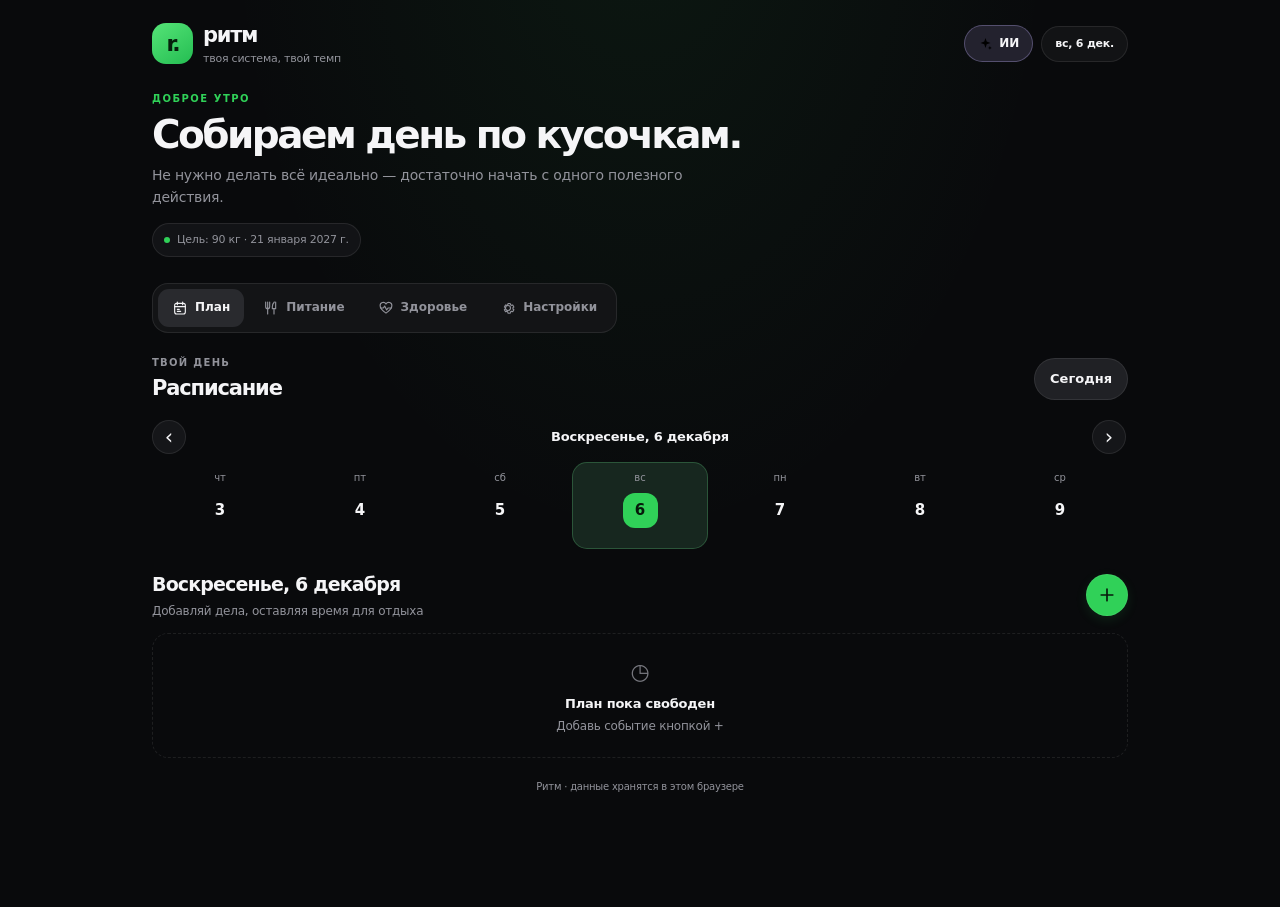
==== index.html @ 4580b1c4 "Update index.html" ====
<!doctype html>
<html lang="ru">
<head>
<meta charset="utf-8">
<meta name="viewport" content="width=device-width, initial-scale=1, viewport-fit=cover">
<meta name="theme-color" content="#090a0c">
<meta name="apple-mobile-web-app-capable" content="yes">
<meta name="apple-mobile-web-app-status-bar-style" content="black-translucent">
<meta name="apple-mobile-web-app-title" content="Ритм">
<meta name="description" content="Личный трекер распорядка дня, питания и здоровья.">
<title>Ритм — твоя система</title>
<style>
:root{color-scheme:dark;--bg:#090a0c;--surface:#151619;--surface-2:#202125;--surface-3:#292a2e;--line:rgba(255,255,255,.085);--text:#f5f5f7;--muted:#92939b;--accent:#30d158;--purple:#b5a0ff;--blue:#63a5ff;--orange:#f4b45f;--teal:#54d5cf;--red:#ff6961;--shadow:0 12px 30px rgba(0,0,0,.16);--r:21px;--dock-h:78px}
[data-theme="light"]{color-scheme:light;--bg:#f3f4f6;--surface:rgba(255,255,255,.9);--surface-2:#f0f1f4;--surface-3:#e7e9ee;--line:rgba(20,23,28,.09);--text:#17181b;--muted:#777a83;--accent:#28a745;--purple:#7557d8;--blue:#2675d8;--orange:#b7771d;--teal:#168a84;--red:#c93e3e;--shadow:0 10px 30px rgba(25,30,40,.055)}
*{box-sizing:border-box}html{min-height:100%;background:var(--bg);scroll-behavior:smooth;-webkit-text-size-adjust:100%}body{margin:0;min-height:100vh;background:radial-gradient(ellipse at 50% -15%,color-mix(in srgb,var(--accent) 7%,transparent),transparent 46%),var(--bg);color:var(--text);font:15px/1.45 -apple-system,BlinkMacSystemFont,"SF Pro Display","SF Pro Text",Inter,system-ui,sans-serif;letter-spacing:-.015em;-webkit-font-smoothing:antialiased}button,input,select,textarea{font:inherit}button{cursor:pointer;-webkit-tap-highlight-color:transparent}button:focus-visible,input:focus-visible,select:focus-visible,textarea:focus-visible{outline:2px solid var(--purple);outline-offset:2px}button:disabled{opacity:.48;cursor:not-allowed}.hidden{display:none!important}.app{width:min(100%,1020px);margin:0 auto;padding: max(20px,env(safe-area-inset-top)) 22px calc(112px + env(safe-area-inset-bottom))}.topbar{display:flex;align-items:center;justify-content:space-between;gap:12px;margin-bottom:26px}.brand{display:flex;align-items:center;gap:10px;min-width:0}.logo{display:grid;place-items:center;width:41px;height:41px;border-radius:14px;background:linear-gradient(145deg,#55e477,#24bd52);color:#06210c;font-size:22px;font-weight:900;letter-spacing:-.09em;flex:none}.brand-name{font-size:21px;font-weight:790;letter-spacing:-.06em}.brand-sub{font-size:11px;color:var(--muted);margin-top:1px}.top-actions{display:flex;align-items:center;gap:8px}.date-chip,.icon-btn{border:1px solid var(--line);background:color-mix(in srgb,var(--surface) 84%,transparent);color:var(--text);backdrop-filter:blur(18px);-webkit-backdrop-filter:blur(18px)}.date-chip{padding:9px 13px;border-radius:999px;font-size:11px;font-weight:700}.icon-btn{width:40px;height:40px;display:grid;place-items:center;border-radius:50%;padding:0}.icon-btn svg{width:19px;height:19px;stroke:currentColor;fill:none;stroke-width:1.8;stroke-linecap:round;stroke-linejoin:round}.ai-launch{display:flex;align-items:center;gap:6px;border:1px solid color-mix(in srgb,var(--purple) 24%,var(--line));background:color-mix(in srgb,var(--purple) 9%,var(--surface));color:var(--text);border-radius:999px;padding:9px 13px;font-size:12px;font-weight:750}.ai-launch svg{width:15px;height:15px;color:var(--purple)}.greeting{margin:0 0 26px}.eyebrow{font-size:10px;letter-spacing:.15em;color:var(--accent);font-weight:800}.greeting h1{font-size:clamp(29px,5vw,39px);letter-spacing:-.065em;line-height:1.05;margin:8px 0 9px;font-weight:790}.greeting p{margin:0;max-width:600px;color:var(--muted);font-size:14px;line-height:1.55}.goal-pill{display:inline-flex;gap:7px;align-items:center;margin-top:15px;border:1px solid var(--line);background:color-mix(in srgb,var(--surface) 85%,transparent);border-radius:999px;padding:8px 11px;color:var(--muted);font-size:11px}.goal-pill i{display:block;width:6px;height:6px;border-radius:50%;background:var(--accent)}.page{display:none;animation:page-in .22s ease}.page.active{display:block}@keyframes page-in{from{opacity:.65;transform:translateY(4px)}to{opacity:1;transform:none}}.section-heading{display:flex;align-items:center;justify-content:space-between;gap:12px;margin:22px 0 13px}.section-heading:first-child{margin-top:0}.section-heading h2{margin:0;font-size:19px;letter-spacing:-.045em;font-weight:770}.section-heading p{margin:4px 0 0;color:var(--muted);font-size:12px}.eyebrow-note{font-size:10px;text-transform:uppercase;letter-spacing:.13em;font-weight:800;color:var(--muted)}.btn{border:0;min-height:42px;padding:10px 15px;border-radius:999px;background:var(--accent);color:#07190b;font-size:13px;font-weight:780;display:inline-flex;align-items:center;justify-content:center;gap:7px;transition:transform .15s ease,filter .15s ease}.btn:active,.icon-btn:active,.add-btn:active{transform:scale(.97)}[data-theme="light"] .btn{color:#fff}.btn.secondary{background:var(--surface-2);color:var(--text);border:1px solid var(--line);box-shadow:none}.btn.ghost{background:transparent;color:var(--text);border:1px solid var(--line);box-shadow:none}.btn.danger{background:color-mix(in srgb,var(--red) 9%,var(--surface));color:var(--red);border:1px solid color-mix(in srgb,var(--red) 20%,var(--line));box-shadow:none}.add-btn{height:42px;width:42px;min-width:42px;border-radius:50%;padding:0;display:grid;place-items:center;border:1px solid color-mix(in srgb,var(--accent) 24%,var(--line));background:var(--accent);color:#07190b;box-shadow:0 4px 12px color-mix(in srgb,var(--accent) 12%,transparent)}.add-btn svg{width:20px;height:20px;stroke:currentColor;stroke-width:2;fill:none;stroke-linecap:round}.nav-tabs{display:flex;gap:5px;width:max-content;max-width:100%;padding:5px;margin-bottom:23px;border:1px solid var(--line);border-radius:16px;background:color-mix(in srgb,var(--surface) 88%,transparent)}.nav-tabs button{border:0;background:transparent;color:var(--muted);border-radius:11px;padding:10px 14px;display:flex;align-items:center;gap:7px;font-size:12px;font-weight:750;white-space:nowrap}.nav-tabs button svg{width:16px;height:16px;fill:none;stroke:currentColor;stroke-width:1.7;stroke-linecap:round;stroke-linejoin:round}.nav-tabs button.active{background:var(--surface-3);color:var(--text)}.mobile-nav{display:none}.widget-grid{display:grid;grid-template-columns:repeat(4,minmax(0,1fr));gap:10px}.widget{min-width:0;min-height:128px;aspect-ratio:1.05/1;padding:15px;border:1px solid var(--line);border-radius:20px;background:linear-gradient(150deg,color-mix(in srgb,var(--surface) 96%,white 4%),var(--surface));box-shadow:var(--shadow);display:flex;flex-direction:column;justify-content:space-between}.widget-top{display:flex;align-items:center;justify-content:space-between;gap:5px}.widget-label{font-size:11px;font-weight:650;color:var(--muted);line-height:1.25}.widget-icon{width:30px;height:30px;display:grid;place-items:center;flex:none;border-radius:10px;background:color-mix(in srgb,var(--widget-color,var(--accent)) 12%,var(--surface-2));color:var(--widget-color,var(--accent))}.widget-icon svg{width:17px;height:17px;stroke:currentColor;fill:none;stroke-width:1.75;stroke-linecap:round;stroke-linejoin:round}.widget-value{font-size:clamp(20px,2.7vw,29px);font-weight:790;letter-spacing:-.065em;line-height:1.1;overflow-wrap:anywhere}.widget-value small{font-size:11px;letter-spacing:0;color:var(--muted);font-weight:650}.widget-note{font-size:10px;color:var(--muted);line-height:1.35;margin-top:6px;overflow-wrap:anywhere}.widget .mini-progress{margin-top:9px}.mini-progress,.progress{height:5px;border-radius:99px;background:var(--surface-3);overflow:hidden}.mini-progress span,.progress span{display:block;height:100%;width:0;border-radius:99px;background:var(--widget-color,var(--accent));transition:width .2s}.surface{min-width:0;border:1px solid var(--line);background:var(--surface);border-radius:var(--r);padding:18px;box-shadow:var(--shadow)}.surface-head{display:flex;align-items:center;justify-content:space-between;gap:10px;margin-bottom:14px}.surface-head h3{margin:0;font-size:15px;font-weight:760;letter-spacing:-.035em}.surface-head p{margin:3px 0 0;color:var(--muted);font-size:11px}.section-gap{margin-top:12px}.tag{display:inline-flex;align-items:center;gap:5px;padding:6px 9px;border-radius:999px;background:var(--surface-2);border:1px solid var(--line);color:var(--muted);font-size:10px;font-weight:700;white-space:nowrap}.calendar-shell{padding:0;margin-bottom:20px}.calendar-title{display:flex;align-items:center;justify-content:space-between;gap:10px;margin-bottom:10px}.calendar-title h2{font-size:21px;margin:3px 0 0;letter-spacing:-.055em}.week-nav{display:grid;grid-template-columns:36px minmax(0,1fr) 36px;align-items:center;gap:5px;margin-top:17px}.week-title{text-align:center;font-size:13px;font-weight:750}.week-arrow{height:34px;width:34px;display:grid;place-items:center;border:1px solid var(--line);border-radius:50%;background:var(--surface);color:var(--text);font-size:21px;line-height:1}.week-strip{display:grid;grid-template-columns:repeat(7,minmax(0,1fr));gap:4px;margin-top:8px}.day-cell{min-width:0;border:1px solid transparent;border-radius:15px;background:transparent;color:var(--text);padding:8px 1px;display:flex;align-items:center;flex-direction:column;gap:7px}.day-name{font-size:10px;color:var(--muted);text-transform:lowercase}.day-number{width:35px;height:35px;display:grid;place-items:center;border-radius:12px;font-size:15px;font-weight:730;font-variant-numeric:tabular-nums}.day-cell.selected{background:color-mix(in srgb,var(--accent) 9%,var(--surface));border-color:color-mix(in srgb,var(--accent) 18%,var(--line))}.day-cell.selected .day-number{background:var(--accent);color:#07190b}.day-cell.is-today:not(.selected) .day-number{border:1px solid color-mix(in srgb,var(--accent) 52%,transparent)}.day-dots{height:5px;display:flex;gap:3px;align-items:center;justify-content:center}.day-dot{height:5px;width:5px;border-radius:50%;background:var(--accent)}.day-dot.work{background:var(--blue)}.day-dot.training{background:var(--purple)}.day-dot.food{background:var(--teal)}.day-dot.rest{background:var(--orange)}.event-list{display:flex;flex-direction:column;gap:8px}.event{position:relative;display:grid;grid-template-columns:55px 3px minmax(0,1fr);gap:11px;align-items:stretch;padding:13px 12px;border:1px solid var(--line);border-radius:17px;background:color-mix(in srgb,var(--surface) 93%,transparent)}.event-time{font-size:11px;font-weight:770;font-variant-numeric:tabular-nums;padding-top:3px}.event-rail{border-radius:6px;background:var(--event-color,var(--purple));min-height:47px}.event.active-event{border-color:color-mix(in srgb,var(--accent) 35%,var(--line));background:color-mix(in srgb,var(--accent) 5%,var(--surface))}.event.active-event .event-rail{background:var(--accent)}.event.done .event-rail{background:var(--surface-3)}.event-main{min-width:0}.event-title{font-weight:740;font-size:14px;line-height:1.3;overflow-wrap:anywhere}.event-sub{font-size:10px;color:var(--muted);margin-top:5px;overflow-wrap:anywhere}.event-bottom{display:flex;align-items:center;justify-content:space-between;gap:8px;margin-top:8px}.timer{font-size:10px;font-weight:750;color:var(--accent);font-variant-numeric:tabular-nums}.event.done .timer{color:var(--muted)}.event-actions{display:flex;align-items:center;gap:4px}.tiny-btn{border:1px solid transparent;background:transparent;color:var(--muted);font-size:11px;font-weight:700;padding:5px 7px;border-radius:8px}.tiny-btn:hover{background:var(--surface-2);color:var(--text)}.tiny-btn.delete:hover{color:var(--red)}.break-row{display:flex;align-items:center;gap:8px;padding:1px 4px;color:var(--muted);font-size:10px}.break-line{height:1px;flex:1;background:var(--line)}.break-duration{color:var(--muted);font-weight:700}.empty{border:1px dashed var(--line);border-radius:16px;padding:22px 14px;text-align:center;color:var(--muted);font-size:12px}.empty strong{display:block;color:var(--text);font-size:13px;margin-bottom:4px}.empty-icon{font-size:22px;margin-bottom:7px;opacity:.8}.meal-list,.weight-list{display:flex;flex-direction:column}.meal-row,.weight-row{display:flex;align-items:center;gap:10px;padding:11px 0;border-bottom:1px solid var(--line);min-width:0}.meal-row:last-child,.weight-row:last-child{border-bottom:0}.row-icon{height:37px;width:37px;display:grid;place-items:center;flex:none;border-radius:13px;background:var(--surface-2);color:var(--row-color,var(--accent));font-size:17px}.row-main{flex:1;min-width:0}.row-title{font-size:13px;font-weight:740;overflow-wrap:anywhere}.row-sub{font-size:10px;color:var(--muted);margin-top:3px;line-height:1.4}.row-value{font-size:12px;font-weight:780;white-space:nowrap;text-align:right}.remove-btn{height:29px;width:29px;flex:none;border:0;border-radius:50%;background:transparent;color:var(--muted);font-size:18px;display:grid;place-items:center}.remove-btn:hover{color:var(--red);background:color-mix(in srgb,var(--red) 8%,transparent)}.macro-grid{display:grid;grid-template-columns:repeat(3,minmax(0,1fr));gap:8px}.macro{background:var(--surface-2);border:1px solid var(--line);border-radius:14px;padding:11px;min-width:0}.macro-label{font-size:10px;color:var(--muted);font-weight:650}.macro-value{font-size:17px;font-weight:780;letter-spacing:-.04em;margin:5px 0 7px}.macro-value small{font-size:10px;color:var(--muted);letter-spacing:0}.chart{display:block;width:100%;height:auto;overflow:visible}.chart-labels{display:flex;justify-content:space-between;color:var(--muted);font-size:9px;margin-top:3px}.widget-action{border:0;background:transparent;display:inline-flex;align-items:center;gap:5px;color:var(--accent);font-size:11px;font-weight:750;padding:8px 0 0}.widget-action svg{height:14px;width:14px;stroke:currentColor;fill:none;stroke-width:2}.water-glasses{display:flex;flex-wrap:wrap;gap:5px;margin:13px 0}.glass{height:25px;width:20px;border:1px solid var(--line);border-radius:6px;background:var(--surface-2);color:var(--muted);font-size:10px;display:grid;place-items:center}.glass.filled{border-color:color-mix(in srgb,var(--accent) 40%,var(--line));color:var(--accent);background:color-mix(in srgb,var(--accent) 13%,var(--surface))}.metric-big{font-size:21px;font-weight:800;letter-spacing:-.045em}.metric-big small{font-size:11px;color:var(--muted);letter-spacing:0}.habit-list{display:flex;flex-direction:column;gap:4px}.habit-row{display:flex;align-items:center;gap:10px;padding:9px 0}.habit-check{height:25px;width:25px;flex:none;border:1px solid var(--line);border-radius:8px;display:grid;place-items:center;background:var(--surface-2);color:transparent;font-size:14px;font-weight:850}.habit-check.checked{background:var(--accent);color:#07190b;border-color:var(--accent)}.habit-title{font-size:12px;font-weight:730}.habit-desc{font-size:10px;color:var(--muted);margin-top:2px}.habit-meta{font-size:10px;color:var(--muted);margin-left:auto;white-space:nowrap}.settings-grid{display:grid;grid-template-columns:repeat(2,minmax(0,1fr));gap:12px}.field-grid{display:grid;grid-template-columns:repeat(2,minmax(0,1fr));gap:12px}.field{display:flex;flex-direction:column;gap:6px;min-width:0}.field label{font-size:11px;color:var(--muted);font-weight:700}.field input,.field select,.field textarea,textarea.ai-prompt{width:100%;min-width:0;min-height:42px;padding:11px 12px;border:1px solid var(--line);border-radius:12px;background:var(--bg);color:var(--text);font:inherit;font-size:13px}.field input:focus,.field select:focus,.field textarea:focus{border-color:color-mix(in srgb,var(--accent) 50%,var(--line));outline:0}.form-actions{display:flex;gap:8px;flex-wrap:wrap;margin-top:14px}.span-2{grid-column:span 2}.settings-block{border-bottom:1px solid var(--line);padding:5px 0 18px;margin-bottom:16px}.settings-block:last-child{border-bottom:0;margin-bottom:0;padding-bottom:0}.settings-block h3{font-size:14px;margin:0 0 5px}.settings-block p{font-size:11px;color:var(--muted);margin:0 0 12px;line-height:1.55}.settings-row{display:flex;align-items:center;justify-content:space-between;gap:15px;padding:9px 0}.settings-row strong{font-size:12px}.settings-row .field{width:180px;max-width:52%}.notice{padding:12px;border:1px solid var(--line);background:var(--surface-2);border-radius:13px;color:var(--muted);font-size:11px;line-height:1.55}.integration{border:1px solid var(--line);border-radius:16px;padding:13px;display:grid;gap:10px;background:color-mix(in srgb,var(--surface-2) 45%,transparent)}.integration-title{font-size:12px;font-weight:750}.integration-desc{font-size:10px;color:var(--muted);margin-top:3px;line-height:1.4}.footer{text-align:center;color:var(--muted);font-size:10px;margin-top:22px}.mobile-nav{position:fixed;z-index:50;left:50%;transform:translateX(-50%);bottom:calc(8px + env(safe-area-inset-bottom));width:min(calc(100% - 24px),460px);padding:7px;display:none;gap:4px;border:1px solid rgba(255,255,255,.12);border-radius:25px;background:color-mix(in srgb,var(--surface) 84%,transparent);backdrop-filter:blur(25px) saturate(160%);-webkit-backdrop-filter:blur(25px) saturate(160%);box-shadow:0 16px 44px rgba(0,0,0,.26),inset 0 1px 0 rgba(255,255,255,.07)}.mobile-nav button{border:1px solid transparent;background:transparent;color:var(--muted);flex:1;min-width:0;padding:7px 4px 6px;border-radius:18px;display:flex;flex-direction:column;align-items:center;justify-content:center;gap:3px;font-size:9px;font-weight:740}.mobile-nav button.active{background:color-mix(in srgb,var(--accent) 11%,var(--surface-2));color:var(--accent);border-color:color-mix(in srgb,var(--accent) 13%,transparent)}.mobile-nav .nav-icon{height:23px;width:25px;display:grid;place-items:center}.mobile-nav svg{width:21px;height:21px;fill:none;stroke:currentColor;stroke-width:1.7;stroke-linecap:round;stroke-linejoin:round}.toast{position:fixed;z-index:2000;left:50%;bottom:calc(96px + env(safe-area-inset-bottom));transform:translate(-50%,12px);opacity:0;pointer-events:none;max-width:calc(100% - 28px);padding:11px 16px;border-radius:999px;background:var(--text);color:var(--bg);font-size:12px;font-weight:750;box-shadow:var(--shadow);transition:opacity .18s,transform .18s;text-align:center}.toast.show{opacity:1;transform:translate(-50%,0)}.modal-overlay{display:none;position:fixed;inset:0;z-index:1000;padding:calc(14px + env(safe-area-inset-top)) 12px calc(14px + env(safe-area-inset-bottom));align-items:center;justify-content:center;background:rgba(0,0,0,.54);backdrop-filter:blur(14px);-webkit-backdrop-filter:blur(14px);overflow-y:auto}.modal-overlay.open{display:flex}.modal{width:min(100%,475px);max-height:100%;overflow:auto;overscroll-behavior:contain;border:1px solid var(--line);border-radius:24px;background:var(--surface);padding:20px;box-shadow:0 30px 100px rgba(0,0,0,.36)}.modal-head{display:flex;align-items:flex-start;justify-content:space-between;gap:14px;margin-bottom:17px}.modal-head h2{font-size:20px;letter-spacing:-.05em;margin:0}.modal-head p{font-size:11px;color:var(--muted);margin:5px 0 0}.modal-close{height:35px;width:35px;flex:none;display:grid;place-items:center;border:1px solid var(--line);border-radius:50%;background:var(--surface-2);color:var(--text);font-size:22px;line-height:1}.modal-note{font-size:10px;color:var(--muted);line-height:1.45;margin-top:12px}.ai-page{max-width:700px;margin:0 auto}.ai-page-head{display:flex;align-items:center;gap:12px;margin-bottom:21px}.back-btn{height:42px;width:42px;flex:none;display:grid;place-items:center;border:1px solid var(--line);border-radius:50%;background:var(--surface);color:var(--text)}.back-btn svg{height:19px;width:19px;stroke:currentColor;fill:none;stroke-width:1.8;stroke-linecap:round;stroke-linejoin:round}.ai-page-head h1{font-size:26px;letter-spacing:-.06em;margin:0}.ai-page-head p{font-size:12px;color:var(--muted);margin:4px 0 0}.ai-kicker{font-size:9px;letter-spacing:.15em;color:var(--purple);font-weight:850;margin-bottom:4px}.ai-modes{display:grid;grid-template-columns:repeat(3,minmax(0,1fr));gap:6px;padding:5px;background:var(--surface-2);border:1px solid var(--line);border-radius:16px;margin-bottom:18px}.ai-mode{border:1px solid transparent;border-radius:12px;background:transparent;color:var(--muted);padding:11px 4px;font-size:12px;font-weight:750;display:flex;align-items:center;justify-content:center;gap:5px}.ai-mode.active{background:var(--surface);border-color:var(--line);color:var(--text);box-shadow:0 2px 7px rgba(0,0,0,.05)}.ai-label{font-size:12px;font-weight:750;display:block;margin-bottom:7px}.ai-prompt{min-height:128px!important;resize:vertical;line-height:1.55;background:var(--surface)!important}.ai-note{font-size:10px;color:var(--muted);line-height:1.5;margin-top:10px}.ai-actions{display:flex;gap:8px;margin-top:13px;flex-wrap:wrap}.ai-actions .btn:first-child{flex:1}.ai-status{font-size:12px;color:var(--muted);margin-top:13px;line-height:1.5}.ai-output{margin-top:14px;border:1px solid color-mix(in srgb,var(--purple) 20%,var(--line));border-radius:17px;padding:14px;background:color-mix(in srgb,var(--purple) 4%,var(--surface))}.ai-output h3{font-size:14px;margin:0 0 9px}.ai-output p{font-size:12px;line-height:1.55;margin:0 0 10px}.ai-draft-row{border-top:1px solid var(--line);padding:11px 0;display:grid;gap:8px}.ai-edit-title,.ai-edit-fields label{display:grid;gap:5px;color:var(--muted);font-size:10px;font-weight:700}.ai-edit-title input,.ai-edit-fields input{width:100%;min-width:0;padding:9px;border:1px solid var(--line);border-radius:10px;background:var(--bg);color:var(--text);font:inherit;font-size:12px}.ai-edit-fields{display:grid;grid-template-columns:1fr 1fr 1fr;gap:7px}.ai-draft-meta{font-size:10px;color:var(--muted);line-height:1.5}.ai-warning{margin-top:11px;padding:11px;border:1px solid color-mix(in srgb,var(--orange) 45%,var(--line));border-radius:12px;color:var(--text);font-size:11px;line-height:1.5;background:color-mix(in srgb,var(--orange) 6%,var(--surface))}.ai-warning ul{margin:7px 0;padding-left:17px}.ai-warning li{margin:4px 0}.ai-output .btn{margin-top:10px}.ai-output .btn:disabled{opacity:.45}.ai-sticky-actions{position:sticky;bottom:0;z-index:5;padding:12px 0 4px;margin-top:8px;background:linear-gradient(0deg,var(--surface) 70%,transparent);display:flex;gap:8px}.ai-sticky-actions .btn{flex:1}.page-ai-screen .topbar,.page-ai-screen .greeting,.page-ai-screen .nav-tabs{display:none!important}.page-ai-screen .app{padding-top:max(15px,env(safe-area-inset-top));padding-bottom:calc(25px + env(safe-area-inset-bottom))}.page-ai-screen .mobile-nav{display:none!important}
@media(min-width:760px){.mobile-nav{display:none!important}.topbar{margin-bottom:25px}.settings-grid{align-items:start}.ai-prompt{min-height:150px!important}}
@media(max-width:759px){.app{padding: max(16px,env(safe-area-inset-top)) 14px calc(var(--dock-h) + env(safe-area-inset-bottom) + 20px)}.topbar{margin-bottom:23px}.brand-name{font-size:20px}.brand-sub{font-size:10px}.logo{height:39px;width:39px}.nav-tabs{display:none}.mobile-nav{display:flex}.greeting{margin-bottom:23px}.greeting h1{font-size:31px}.greeting p{font-size:13px}.widget-grid{grid-template-columns:repeat(2,minmax(0,1fr));gap:9px}.widget{aspect-ratio:1/1;min-height:0;padding:13px;border-radius:19px}.widget-value{font-size:26px}.widget-label{font-size:11px}.widget-icon{width:29px;height:29px}.section-heading h2{font-size:19px}.surface{padding:15px;border-radius:19px}.calendar-title h2{font-size:20px}.week-strip{gap:2px}.day-cell{padding:7px 0;border-radius:13px;gap:6px}.day-number{height:34px;width:34px;font-size:14px}.event{grid-template-columns:49px 3px minmax(0,1fr);gap:9px;padding:12px 10px}.event-title{font-size:13px}.event-time{font-size:10px}.event-bottom{align-items:flex-start;flex-wrap:wrap}.event-actions{margin-left:auto}.settings-grid{grid-template-columns:1fr}.field-grid{gap:10px}.modal{padding:17px 15px;border-radius:21px}.toast{bottom:calc(93px + env(safe-area-inset-bottom))}.ai-page-head h1{font-size:24px}.ai-sticky-actions{padding-bottom:calc(6px + env(safe-area-inset-bottom));margin-left:-2px;margin-right:-2px}.ai-sticky-actions .btn{min-height:46px}}
@media(max-width:370px){.widget{padding:11px}.widget-value{font-size:22px}.widget-label{font-size:10px}.widget-note{font-size:9px}.macro{padding:9px}.date-chip{font-size:10px;padding:8px}.ai-launch{padding:8px 10px}}
@media(prefers-reduced-motion:reduce){*,*::before,*::after{animation-duration:.01ms!important;transition-duration:.01ms!important;scroll-behavior:auto!important}}
</style>
</head>
<body>
<div class="app" id="app">
<header class="topbar" id="mainTopbar">
 <div class="brand"><div class="logo">r.</div><div><div class="brand-name">ритм</div><div class="brand-sub">твоя система, твой темп</div></div></div>
 <div class="top-actions"><button class="ai-launch" id="openAi" type="button"><svg viewBox="0 0 24 24" aria-hidden="true"><path d="m12 3 1.9 5.7L20 11l-6.1 2.1L12 19l-2-5.9L4 11l6-2.3L12 3Z"/><path d="m19 16 .9 2.1L22 19l-2.1.9L19 22l-.9-2.1L16 19l2.1-.9L19 16Z"/></svg> ИИ</button><div class="date-chip" id="todayLabel">Сегодня</div></div>
</header>
<section class="greeting" id="greeting"><div class="eyebrow" id="greetingEyebrow">ТВОЙ РИТМ</div><h1 id="greetingTitle">Один шаг за раз.</h1><p id="greetingText">Планируй реалистично, заботься о себе и оставляй место для отдыха.</p><div class="goal-pill"><i></i><span id="goalPill">Цель: 90 кг</span></div></section>
<nav class="nav-tabs" aria-label="Разделы">
 <button class="active" data-tab="routine"><svg viewBox="0 0 24 24" aria-hidden="true"><rect x="4" y="5" width="16" height="16" rx="3"/><path d="M8 3v4M16 3v4M4 10h16M8 14h3M8 17h5"/></svg>План</button>
 <button data-tab="food"><svg viewBox="0 0 24 24" aria-hidden="true"><path d="M4 3v7a3 3 0 0 0 6 0V3M7 3v18M17 3c-2 2-3 4-3 7v3h5V3M16.5 13v8"/></svg>Питание</button>
 <button data-tab="health"><svg viewBox="0 0 24 24" aria-hidden="true"><path d="M20.8 8.7c0 5.2-8.8 11-8.8 11S3.2 13.9 3.2 8.7A4.7 4.7 0 0 1 12 6.1a4.7 4.7 0 0 1 8.8 2.6Z"/><path d="M4 12h4l2-3 3 6 2-3h5"/></svg>Здоровье</button>
 <button data-tab="settings"><svg viewBox="0 0 24 24" aria-hidden="true"><path d="M12 8.25a3.75 3.75 0 1 0 0 7.5 3.75 3.75 0 0 0 0-7.5Z"/><path d="m19.4 13.5 1.4 1.1-1.7 3-1.7-.7a7.8 7.8 0 0 1-1.7 1l-.3 1.9h-3.4l-.3-1.9a7.8 7.8 0 0 1-1.7-1l-1.7.7-1.7-3 1.4-1.1a7 7 0 0 1 0-2l-1.4-1.1 1.7-3 1.7.7a7.8 7.8 0 0 1 1.7-1l.3-1.9h3.4l.3 1.9a7.8 7.8 0 0 1 1.7 1l1.7-.7 1.7 3-1.4 1.1a7 7 0 0 1 0 2Z"/></svg>Настройки</button>
</nav>
<main>
<section class="page active" id="page-routine">
 <div class="calendar-shell">
  <div class="calendar-title"><div><div class="eyebrow-note">ТВОЙ ДЕНЬ</div><h2>Расписание</h2></div><button class="btn secondary" id="todayJump" type="button">Сегодня</button></div>
  <div class="week-nav"><button type="button" class="week-arrow" data-day-shift="-1" aria-label="Предыдущий день">‹</button><div class="week-title" id="weekTitle">Сегодня</div><button type="button" class="week-arrow" data-day-shift="1" aria-label="Следующий день">›</button></div>
  <div class="week-strip" id="weekStrip"></div>
 </div>
 <div class="section-heading"><div><h2 id="scheduleDayTitle">План на день</h2><p id="scheduleDaySub">Оставь время между делами</p></div><button class="add-btn" id="jumpAddEvent" type="button" aria-label="Добавить событие" title="Добавить событие"><svg viewBox="0 0 24 24"><path d="M12 5v14M5 12h14"/></svg></button></div>
 <div class="event-list" id="eventList"></div>
 <div class="footer">Ритм · данные хранятся в этом браузере</div>
</section>
<section class="page" id="page-food">
 <div class="section-heading"><div><h2>Питание</h2><p id="foodDayCaption">За сегодня</p></div><button class="add-btn" id="openMealModal" type="button" aria-label="Добавить еду" title="Добавить еду"><svg viewBox="0 0 24 24"><path d="M12 5v14M5 12h14"/></svg></button></div>
 <div class="widget-grid">
  <article class="widget" style="--widget-color:var(--orange)"><div class="widget-top"><div class="widget-label">Калории</div><div class="widget-icon"><svg viewBox="0 0 24 24"><path d="M12 3c2 4-1 5 1 8 1-2 3-3 3-5 3 3 5 6 3 11-1.5 3-4.5 4-7 4s-6-2-6-6c0-3 2-5 4-7 0 3 1 4 2 5 1-3-1-6 0-10Z"/></svg></div></div><div><div class="widget-value"><span id="foodKcal">0</span> <small>ккал</small></div><div class="widget-note" id="kcalProgressText">Цель не задана</div><div class="mini-progress"><span id="kcalProgress" style="--widget-color:var(--orange)"></span></div></div></article>
  <article class="widget" style="--widget-color:var(--blue)"><div class="widget-top"><div class="widget-label">Белки</div><div class="widget-icon"><svg viewBox="0 0 24 24"><path d="M7 4c3-2 7 0 7 3 0 2-2 3-2 5s2 3 4 3c4 1 3 5 0 6-4 1-7-3-7-6 0-2-1-3-3-4-3-2-2-5 1-7Z"/></svg></div></div><div><div class="widget-value"><span id="foodProtein">0</span> <small>г</small></div><div class="widget-note">Белок за день</div></div></article>
  <article class="widget" style="--widget-color:var(--purple)"><div class="widget-top"><div class="widget-label">Жиры</div><div class="widget-icon"><svg viewBox="0 0 24 24"><path d="M12 3s7 7.3 7 12a7 7 0 0 1-14 0c0-4.7 7-12 7-12Z"/><path d="M8 16c.5 1.3 1.4 2 2.5 2.2"/></svg></div></div><div><div class="widget-value"><span id="foodFat">0</span> <small>г</small></div><div class="widget-note">Жиры за день</div></div></article>
  <article class="widget" style="--widget-color:var(--teal)"><div class="widget-top"><div class="widget-label">Углеводы</div><div class="widget-icon"><svg viewBox="0 0 24 24"><path d="M5 18c2-4 2-8 7-12M19 18c-2-4-2-8-7-12M7 7l5 5 5-5"/></svg></div></div><div><div class="widget-value"><span id="foodCarbs">0</span> <small>г</small></div><div class="widget-note">Углеводы за день</div></div></article>
 </div>
 <div class="section-heading"><div><h2>Дневник</h2><p>Что было сегодня</p></div><span class="tag" id="mealCountPill">0 записей</span></div>
 <div class="surface"><div id="mealList" class="meal-list"></div></div>
 <div class="section-heading"><div><h2>Баланс БЖУ</h2><p>Доли от всех записанных макронутриентов</p></div></div>
 <div class="macro-grid">
  <div class="macro"><div class="macro-label">Белки</div><div class="macro-value" id="macroP">0 <small>г</small></div><div class="progress"><span id="macroPBar" style="background:var(--blue)"></span></div><div class="row-sub" id="macroPPct">0%</div></div>
  <div class="macro"><div class="macro-label">Жиры</div><div class="macro-value" id="macroF">0 <small>г</small></div><div class="progress"><span id="macroFBar" style="background:var(--purple)"></span></div><div class="row-sub" id="macroFPct">0%</div></div>
  <div class="macro"><div class="macro-label">Углеводы</div><div class="macro-value" id="macroC">0 <small>г</small></div><div class="progress"><span id="macroCBar" style="background:var(--teal)"></span></div><div class="row-sub" id="macroCPct">0%</div></div>
 </div>
 <div class="section-heading"><div><h2>Калории за 7 дней</h2><p>График по записям дневника</p></div></div>
 <div class="surface" id="calorieChart"></div>
</section>
<section class="page" id="page-health">
 <div class="section-heading"><div><h2>Здоровье</h2><p>Небольшие действия складываются в прогресс</p></div><button class="icon-btn" id="openActivityModal" type="button" aria-label="Добавить шаги и сон" title="Шаги и сон"><svg viewBox="0 0 24 24"><path d="M12 5v14M5 12h14"/></svg></button></div>
 <div class="widget-grid">
  <article class="widget" style="--widget-color:var(--purple)"><div class="widget-top"><div class="widget-label">Текущий вес</div><div class="widget-icon"><svg viewBox="0 0 24 24"><path d="M5 8a7 7 0 0 1 14 0v10a2 2 0 0 1-2 2H7a2 2 0 0 1-2-2V8Z"/><path d="m12 9 2 3M9 6h.01M15 6h.01"/></svg></div></div><div><div class="widget-value" id="healthWeight">—</div><div class="widget-note" id="healthWeightNote">Добавь первый замер</div><button class="widget-action" id="openWeightModal" type="button"><svg viewBox="0 0 24 24"><path d="M12 5v14M5 12h14"/></svg>Добавить замер</button></div></article>
  <article class="widget" style="--widget-color:var(--teal)"><div class="widget-top"><div class="widget-label">Вода сегодня</div><div class="widget-icon"><svg viewBox="0 0 24 24"><path d="M7 3h10l-1 18H8L7 3Z"/><path d="M8 13h8"/></svg></div></div><div><div class="widget-value"><span id="waterValue">0</span> <small>мл</small></div><div class="widget-note" id="waterGoalCaption">Цель не задана</div><div class="mini-progress"><span id="waterWidgetBar" style="--widget-color:var(--teal)"></span></div><button class="widget-action" id="addWater" type="button"><svg viewBox="0 0 24 24"><path d="M12 5v14M5 12h14"/></svg>250 мл</button></div></article>
  <article class="widget" style="--widget-color:var(--blue)"><div class="widget-top"><div class="widget-label">Шаги сегодня</div><div class="widget-icon"><svg viewBox="0 0 24 24"><path d="M8 4c2-1 4 1 4 3s-2 4-4 3-3-4 0-6ZM15 13c2-1 4 1 4 3s-2 4-4 3-3-4 0-6Z"/><path d="m5 14 3-2M12 20l2-2"/></svg></div></div><div><div class="widget-value" id="stepValue">0</div><div class="widget-note" id="stepGoalCaption">Цель не задана</div><button class="widget-action" id="editActivitySteps" type="button"><svg viewBox="0 0 24 24"><path d="M4 20h4l10-10-4-4L4 16v4ZM12 8l4 4"/></svg>Изменить</button></div></article>
  <article class="widget" style="--widget-color:var(--orange)"><div class="widget-top"><div class="widget-label">Сон прошлой ночью</div><div class="widget-icon"><svg viewBox="0 0 24 24"><path d="M19 15.5A8 8 0 0 1 8.5 5 8 8 0 1 0 19 15.5Z"/><path d="m16 4 .8 2.2L19 7l-2.2.8L16 10l-.8-2.2L13 7l2.2-.8L16 4Z"/></svg></div></div><div><div class="widget-value" id="sleepValue">—</div><div class="widget-note" id="sleepGoalCaption">Цель сна</div><button class="widget-action" id="editActivitySleep" type="button"><svg viewBox="0 0 24 24"><path d="M4 20h4l10-10-4-4L4 16v4ZM12 8l4 4"/></svg>Изменить</button></div></article>
 </div>
 <div class="section-heading"><div><h2>Динамика веса</h2><p>Последние измерения</p></div><span class="tag" id="weightPoints">0 замеров</span></div>
 <div class="surface"><div id="weightChart"></div><div style="margin-top:13px"><div class="row-sub" style="display:flex;justify-content:space-between;gap:8px;margin-bottom:6px"><span>Прогресс к цели</span><strong id="weightProgressText">Добавь вес</strong></div><div class="progress"><span id="weightProgressBar" style="background:var(--purple)"></span></div></div></div>
 <div class="section-heading"><div><h2>История замеров</h2><p>Последние 5 записей</p></div></div>
 <div class="surface"><div id="weightLog" class="weight-list"></div></div>
 <div class="section-heading"><div><h2>Вода</h2><p id="waterBig">0 / 2000 мл</p></div><span class="tag">Стакан · 250 мл</span></div>
 <div class="surface"><div class="water-glasses" id="waterGlasses"></div><div class="progress"><span id="waterBar" style="background:var(--teal)"></span></div><div class="row-sub" style="margin-top:9px">Потребность в жидкости зависит от активности, погоды и здоровья.</div></div>
 <div class="section-heading"><div><h2>Привычки на сегодня</h2><p>Отмечай то, что действительно получилось</p></div><span class="tag" id="habitCount">0 / 3</span></div>
 <div class="surface"><div id="habitList" class="habit-list"></div><div class="progress" style="margin-top:10px"><span id="habitProgressBar" style="background:var(--purple)"></span></div><div class="row-sub" id="habitProgressText" style="margin-top:7px">0%</div></div>
</section>
<section class="page" id="page-settings">
 <div class="section-heading"><div><h2>Настройки</h2><p>Твои цели и внешний вид</p></div></div>
 <div class="settings-grid">
  <section class="surface"><div class="surface-head"><div><h3>Персональные цели</h3><p>Можно менять в любое время</p></div></div>
   <form id="settingsForm"><div class="field-grid">
    <div class="field"><label for="settingTargetWeight">Целевой вес, кг</label><input id="settingTargetWeight" type="number" min="30" max="300" step="0.1" required></div>
    <div class="field"><label for="settingTargetDate">Дата цели</label><input id="settingTargetDate" type="date" required></div>
    <div class="field"><label for="settingCalories">Цель калорий, ккал</label><input id="settingCalories" type="number" min="0" max="10000" step="50" placeholder="Не задана"></div>
    <div class="field"><label for="settingWater">Вода, мл/день</label><input id="settingWater" type="number" min="0" max="10000" step="100"></div>
    <div class="field"><label for="settingSteps">Шаги/день</label><input id="settingSteps" type="number" min="0" max="100000" step="500"></div>
    <div class="field"><label for="settingSleep">Сон, часов</label><input id="settingSleep" type="number" min="0" max="24" step="0.5"></div>
   </div><div class="form-actions"><button class="btn" type="submit">Сохранить цели</button></div></form>
   <div class="notice" style="margin-top:12px">Это ориентиры трекера, а не медицинские назначения. Выбирай темп с учётом самочувствия.</div>
  </section>
  <section class="surface"><div class="surface-head"><div><h3>Оформление</h3><p>Простой интерфейс без лишнего</p></div><div class="widget-icon" style="--widget-color:var(--purple)"><svg viewBox="0 0 24 24"><circle cx="12" cy="12" r="3.5"/><path d="m19.4 13.5 1.4 1.1-1.7 3-1.7-.7a7.8 7.8 0 0 1-1.7 1l-.3 1.9h-3.4l-.3-1.9a7.8 7.8 0 0 1-1.7-1l-1.7.7-1.7-3 1.4-1.1a7 7 0 0 1 0-2l-1.4-1.1 1.7-3 1.7.7a7.8 7.8 0 0 1 1.7-1l.3-1.9h3.4l.3 1.9a7.8 7.8 0 0 1 1.7 1l1.7-.7 1.7 3-1.4 1.1a7 7 0 0 1 0 2Z"/></svg></div></div>
   <div class="settings-row"><div><strong>Тема</strong><div class="row-sub">Тёмная или светлая</div></div><div class="field"><select id="themeSetting"><option value="dark">Тёмная</option><option value="light">Светлая</option></select></div></div>
   <div class="settings-block" style="margin-top:14px"><h3>Данные и приватность</h3><p>Записи хранятся в этом браузере. Для переноса используй резервную копию.</p><div class="form-actions"><button class="btn secondary" id="exportData" type="button">↓ Экспорт</button><button class="btn secondary" id="importDataBtn" type="button">↑ Импорт</button><input id="importDataInput" type="file" accept="application/json,.json" class="hidden"></div><div class="form-actions"><button class="btn danger" id="resetData" type="button">Сбросить данные</button></div></div>
  </section>
  <section class="surface span-2"><div class="surface-head"><div><h3>Подключение ИИ</h3><p>API-ключ провайдера остаётся на сервере; здесь нужны только адрес Worker и пароль доступа.</p></div></div>
   <div class="integration"><div><div class="integration-title">AI Worker</div><div class="integration-desc">Cloudflare Worker с подключённой моделью</div></div>
    <div class="field"><label for="aiWorkerUrl">URL Cloudflare Worker</label><input id="aiWorkerUrl" type="url" placeholder="https://ritm-ai.username.workers.dev" autocomplete="url"></div>
    <div class="field"><label for="aiAccessToken">Пароль доступа к Worker</label><input id="aiAccessToken" type="password" placeholder="RITM_APP_TOKEN" autocomplete="new-password"></div>
    <div class="form-actions"><button class="btn" id="saveAiConfig" type="button">Сохранить подключение</button><button class="btn secondary" id="testAiConfig" type="button">Проверить связь</button></div><div class="row-sub" id="aiConfigStatus" role="status" aria-live="polite">Пока не проверено</div>
   </div>
  </section>
 </div>
 <div class="footer">Ритм · данные не синхронизируются автоматически между устройствами</div>
</section>
<section class="page" id="page-ai">
 <div class="ai-page">
  <header class="ai-page-head"><button class="back-btn" id="aiBack" type="button" aria-label="Назад"><svg viewBox="0 0 24 24"><path d="m15 18-6-6 6-6M9 12h11"/></svg></button><div><div class="ai-kicker">РИТМ · AI</div><h1>ИИ-помощник</h1><p>Сначала черновик — ты решаешь, что сохранить.</p></div></header>
  <div class="ai-modes" role="group" aria-label="Режим помощника"><button type="button" class="ai-mode active" data-ai-mode="schedule">◷ Расписание</button><button type="button" class="ai-mode" data-ai-mode="meal">♨ Питание</button><button type="button" class="ai-mode" data-ai-mode="coach">✦ Совет</button></div>
  <label class="ai-label" for="aiPrompt">Что нужно сделать?</label>
  <textarea class="ai-prompt" id="aiPrompt" rows="4" maxlength="4000" placeholder="Например: завтра хочу встать в 8:00, погулять, сходить в зал и лечь спать в 23:30."></textarea>
  <div class="ai-note" id="aiPrivacyNote">Запрос и нужный контекст отправятся в твой настроенный AI Worker. Не добавляй лишние личные данные.</div>
  <div class="ai-actions"><button class="btn" id="aiGenerate" type="button">✦ Подготовить</button><button class="btn secondary" id="aiClear" type="button">Очистить</button></div>
  <div class="ai-status" id="aiStatus" role="status" aria-live="polite"></div>
  <div class="ai-output hidden" id="aiOutput"></div>
 </div>
</section>
</main>
</div>
<nav class="mobile-nav" id="mobileNav" aria-label="Основная навигация">
 <button class="active" data-tab="routine" aria-current="page"><span class="nav-icon"><svg viewBox="0 0 24 24"><rect x="4" y="5" width="16" height="16" rx="3"/><path d="M8 3v4M16 3v4M4 10h16M8 14h3M8 17h5"/></svg></span><span>План</span></button>
 <button data-tab="food"><span class="nav-icon"><svg viewBox="0 0 24 24"><path d="M4 3v7a3 3 0 0 0 6 0V3M7 3v18M17 3c-2 2-3 4-3 7v3h5V3M16.5 13v8"/></svg></span><span>Питание</span></button>
 <button data-tab="health"><span class="nav-icon"><svg viewBox="0 0 24 24"><path d="M20.8 8.7c0 5.2-8.8 11-8.8 11S3.2 13.9 3.2 8.7A4.7 4.7 0 0 1 12 6.1a4.7 4.7 0 0 1 8.8 2.6Z"/><path d="M4 12h4l2-3 3 6 2-3h5"/></svg></span><span>Здоровье</span></button>
 <button data-tab="settings"><span class="nav-icon"><svg viewBox="0 0 24 24"><path d="M12 8.25a3.75 3.75 0 1 0 0 7.5 3.75 3.75 0 0 0 0-7.5Z"/><path d="m19.4 13.5 1.4 1.1-1.7 3-1.7-.7a7.8 7.8 0 0 1-1.7 1l-.3 1.9h-3.4l-.3-1.9a7.8 7.8 0 0 1-1.7-1l-1.7.7-1.7-3 1.4-1.1a7 7 0 0 1 0-2l-1.4-1.1 1.7-3 1.7.7a7.8 7.8 0 0 1 1.7-1l.3-1.9h3.4l.3 1.9a7.8 7.8 0 0 1 1.7 1l1.7-.7 1.7 3-1.4 1.1a7 7 0 0 1 0 2Z"/></svg></span><span>Настройки</span></button>
</nav>
<div class="toast" id="toast" role="status" aria-live="polite"></div>
<div class="modal-overlay" id="eventModal" aria-hidden="true" role="dialog" aria-modal="true" aria-labelledby="eventModalTitle"><section class="modal"><div class="modal-head"><div><h2 id="eventModalTitle">Новое событие</h2><p>Название, время и категория</p></div><button class="modal-close" type="button" data-close-modal="eventModal" aria-label="Закрыть">×</button></div><form id="eventForm"><input type="hidden" id="eventId"><div class="field" style="margin-bottom:11px"><label for="eventTitle">Название</label><input id="eventTitle" required maxlength="90" placeholder="Например, тренировка"></div><div class="field" style="margin-bottom:11px"><label for="eventLocation">Место / заметка (необязательно)</label><input id="eventLocation" maxlength="90" placeholder="Например, библиотека"></div><div class="field-grid"><div class="field"><label for="eventStart">Начало</label><input id="eventStart" type="time" value="09:00" required></div><div class="field"><label for="eventEnd">Конец</label><input id="eventEnd" type="time" value="09:45" required></div><div class="field span-2"><label for="eventCategory">Категория</label><select id="eventCategory"><option>Личное</option><option>Работа / учёба</option><option>Питание</option><option>Тренировка</option><option>Отдых</option><option>Сон</option></select></div></div><div class="form-actions"><button class="btn" id="eventSubmit" type="submit">Добавить в план</button><button class="btn secondary hidden" id="eventCancel" type="button">Отмена</button></div><div class="modal-note">Оставляй буфер между делами и планируй отдых как настоящее событие.</div></form></section></div>
<div class="modal-overlay" id="mealModal" aria-hidden="true" role="dialog" aria-modal="true" aria-labelledby="mealModalTitle"><section class="modal"><div class="modal-head"><div><h2 id="mealModalTitle">Добавить еду</h2><p>Оценки калорий и БЖУ могут быть приблизительными</p></div><button class="modal-close" type="button" data-close-modal="mealModal" aria-label="Закрыть">×</button></div><form id="mealForm"><div class="field" style="margin-bottom:11px"><label for="mealName">Что ел / пила</label><input id="mealName" required maxlength="100" placeholder="Омлет, тосты, кофе"></div><div class="field-grid"><div class="field"><label for="mealType">Приём пищи</label><select id="mealType"><option>Завтрак</option><option>Обед</option><option>Ужин</option><option>Перекус</option></select></div><div class="field"><label for="mealTime">Время</label><input id="mealTime" type="time" required></div><div class="field"><label for="mealCalories">Калории, ккал</label><input id="mealCalories" type="number" min="0" max="10000" step="1" required placeholder="450"></div><div class="field"><label for="mealProtein">Белки, г</label><input id="mealProtein" type="number" min="0" max="1000" step="0.1" value="0"></div><div class="field"><label for="mealFat">Жиры, г</label><input id="mealFat" type="number" min="0" max="1000" step="0.1" value="0"></div><div class="field"><label for="mealCarbs">Углеводы, г</label><input id="mealCarbs" type="number" min="0" max="1000" step="0.1" value="0"></div></div><div class="form-actions"><button class="btn" type="submit">Сохранить запись</button></div></form></section></div>
<div class="modal-overlay" id="weightModal" aria-hidden="true" role="dialog" aria-modal="true" aria-labelledby="weightModalTitle"><section class="modal"><div class="modal-head"><div><h2 id="weightModalTitle">Добавить замер</h2><p>Вес и, по желанию, талия</p></div><button class="modal-close" type="button" data-close-modal="weightModal" aria-label="Закрыть">×</button></div><form id="weightForm"><div class="field-grid"><div class="field"><label for="weightDate">Дата</label><input type="date" id="weightDate" required></div><div class="field"><label for="weightValue">Вес, кг</label><input type="number" id="weightValue" required min="25" max="400" step="0.1" placeholder="103.4"></div><div class="field span-2"><label for="waistValue">Талия, см (необязательно)</label><input type="number" id="waistValue" min="30" max="250" step="0.1" placeholder="108"></div></div><div class="form-actions"><button class="btn" type="submit">Сохранить замер</button></div></form></section></div>
<div class="modal-overlay" id="activityModal" aria-hidden="true" role="dialog" aria-modal="true" aria-labelledby="activityModalTitle"><section class="modal"><div class="modal-head"><div><h2 id="activityModalTitle">Активность и сон</h2><p>Данные можно обновлять в течение дня</p></div><button class="modal-close" type="button" data-close-modal="activityModal" aria-label="Закрыть">×</button></div><form id="activityForm"><div class="field-grid"><div class="field"><label for="stepsInput">Шаги сегодня</label><input id="stepsInput" type="number" min="0" max="200000" step="1" placeholder="6500"></div><div class="field"><label for="sleepInput">Сон, часов</label><input id="sleepInput" type="number" min="0" max="24" step="0.1" placeholder="7.5"></div></div><div class="form-actions"><button class="btn" type="submit">Сохранить</button></div></form></section></div>
<script>
(()=>{'use strict';
const STORE='ritm-app-v1';
const today=()=>{const d=new Date();return `${d.getFullYear()}-${String(d.getMonth()+1).padStart(2,'0')}-${String(d.getDate()).padStart(2,'0')}`};
const nowTime=()=>{const d=new Date();return `${String(d.getHours()).padStart(2,'0')}:${String(d.getMinutes()).padStart(2,'0')}`};
const isoDate=d=>`${d.getFullYear()}-${String(d.getMonth()+1).padStart(2,'0')}-${String(d.getDate()).padStart(2,'0')}`;
const parseDate=s=>{const [y,m,d]=(s||today()).split('-').map(Number);return new Date(y,m-1,d,12)};
const defaultData=()=>({theme:'dark',targetWeight:90,targetDate:'2027-01-21',calorieGoal:null,waterGoal:2000,stepGoal:8000,sleepGoal:7.5,events:[],meals:[],weights:[],daily:{},habits:[{id:'water',title:'Пить воду в течение дня',desc:'Не забывать делать паузы на воду'},{id:'move',title:'Двигаться хотя бы немного',desc:'Прогулка, разминка или тренировка'},{id:'winddown',title:'Подготовиться ко сну',desc:'Уменьшить активность перед отдыхом'}]});
let data=defaultData(),selectedDate=today(),aiDraft=null,aiMode='schedule',previousTab='routine';
let aiConfig={workerUrl:localStorage.getItem('ritm-ai-worker-url')||'',accessToken:localStorage.getItem('ritm-ai-access-token')||''};
try{const saved=JSON.parse(localStorage.getItem(STORE)||'null');if(saved&&typeof saved==='object')data={...defaultData(),...saved,daily:saved.daily||{},events:Array.isArray(saved.events)?saved.events:[],meals:Array.isArray(saved.meals)?saved.meals:[],weights:Array.isArray(saved.weights)?saved.weights:[],habits:Array.isArray(saved.habits)?saved.habits:defaultData().habits}}catch(e){console.warn('Storage unavailable',e)}
const $=id=>document.getElementById(id),esc=s=>String(s??'').replace(/[&<>"']/g,c=>({'&':'&amp;','<':'&lt;','>':'&gt;','"':'&quot;',"'":'&#39;'}[c])),num=v=>Number.isFinite(Number(v))?Number(v):0,fmt=n=>new Intl.NumberFormat('ru-RU',{maximumFractionDigits:1}).format(num(n));
const prettyDate=s=>{if(!s)return '';return parseDate(s).toLocaleDateString('ru-RU',{day:'numeric',month:'short'})};
function save(){try{localStorage.setItem(STORE,JSON.stringify(data))}catch(e){toast('Не удалось сохранить. Экспортируй резервную копию.')}}
let toastTimer;function toast(msg){const t=$('toast');t.textContent=msg;t.classList.add('show');clearTimeout(toastTimer);toastTimer=setTimeout(()=>t.classList.remove('show'),2600)}
function day(date=today()){if(!data.daily[date])data.daily[date]={water:0,steps:0,sleep:null,habits:{}};return data.daily[date]}
function eventDate(ev){return ev.date||today()}
function mins(t){if(!t||!/^(?:[01]\d|2[0-3]):[0-5]\d$/.test(t))return NaN;const [h,m]=t.split(':').map(Number);return h*60+m}
function duration(sec){sec=Math.max(0,Math.floor(sec));const d=Math.floor(sec/86400),h=Math.floor(sec%86400/3600),m=Math.floor(sec%3600/60);if(d)return `${d} д ${h} ч`;if(h)return `${h} ч ${m} мин`;return `${m} мин`}
function timerText(ev){const d=parseDate(eventDate(ev)),startM=mins(ev.start),endM=mins(ev.end);if(!Number.isFinite(startM)||!Number.isFinite(endM))return {cls:'',text:''};const start=new Date(d.getFullYear(),d.getMonth(),d.getDate(),Math.floor(startM/60),startM%60),end=new Date(d.getFullYear(),d.getMonth(),d.getDate(),Math.floor(endM/60),endM%60);if(end<=start)end.setDate(end.getDate()+1);const now=new Date();if(now>=end)return {cls:'done',text:'✓ Завершено'};if(now>=start)return {cls:'active-event',text:`Ещё ${duration((end-now)/1000)}`};return {cls:'',text:`До начала ${duration((start-now)/1000)}`}}
function categoryClass(category){const c=(category||'').toLowerCase();if(c.includes('работ')||c.includes('уч'))return 'work';if(c.includes('трен'))return 'training';if(c.includes('питан'))return 'food';if(c.includes('отдых'))return 'rest';if(c.includes('сон'))return 'sleep';return 'personal'}
function categoryLabel(category){return category||'Личное'}
function applyTheme(){document.documentElement.dataset.theme=data.theme==='light'?'light':'dark';$('themeSetting').value=data.theme;document.querySelector('meta[name="theme-color"]').content=data.theme==='light'?'#f3f4f6':'#090a0c'}
function switchTab(tab){if(tab==='ai'){openAiScreen();return}document.body.classList.remove('page-ai-screen');document.querySelectorAll('.page').forEach(p=>p.classList.toggle('active',p.id===`page-${tab}`));document.querySelectorAll('[data-tab]').forEach(b=>{const active=b.dataset.tab===tab;b.classList.toggle('active',active);if(b.closest('.mobile-nav')){if(active)b.setAttribute('aria-current','page');else b.removeAttribute('aria-current')}});if(tab==='food')renderFood();if(tab==='health')renderHealth();if(tab==='routine')renderRoutine();if(tab==='settings')fillSettings();window.scrollTo({top:0,behavior:matchMedia('(prefers-reduced-motion: reduce)').matches?'auto':'smooth'})}
document.querySelectorAll('[data-tab]').forEach(b=>b.addEventListener('click',()=>switchTab(b.dataset.tab)));
function setTodayLabels(){$('todayLabel').textContent=new Date().toLocaleDateString('ru-RU',{weekday:'short',day:'numeric',month:'short'});const h=new Date().getHours();$('greetingEyebrow').textContent=h<12?'ДОБРОЕ УТРО':h<18?'ХОРОШЕГО ДНЯ':'ВЕЧЕРНИЙ ЧЕК-ИН';$('greetingTitle').textContent=h<12?'Собираем день по кусочкам.':h<18?'Один шаг за раз.':'Подведём итоги дня?';$('greetingText').textContent=h<12?'Не нужно делать всё идеально — достаточно начать с одного полезного действия.':h<18?'Сверься с планом, выпей воды и оставь место для отдыха.':'Отметь, что удалось, и подготовь реалистичный план на завтра.';$('goalPill').textContent=`Цель: ${fmt(data.targetWeight)} кг · ${parseDate(data.targetDate).toLocaleDateString('ru-RU',{day:'numeric',month:'long',year:'numeric'})}`}
function openModal(id){const el=$(id);if(!el)return;document.querySelectorAll('.modal-overlay.open').forEach(m=>{if(m.id!==id)closeModal(m.id)});el.classList.add('open');el.setAttribute('aria-hidden','false');document.body.style.overflow='hidden';const first=el.querySelector('input:not([type=hidden]),select,textarea');if(first)setTimeout(()=>first.focus({preventScroll:true}),35)}
function closeModal(id){const el=$(id);if(!el)return;el.classList.remove('open');el.setAttribute('aria-hidden','true');if(!document.querySelector('.modal-overlay.open'))document.body.style.overflow=''}
document.querySelectorAll('[data-close-modal]').forEach(b=>b.addEventListener('click',()=>closeModal(b.dataset.closeModal)));
document.querySelectorAll('.modal-overlay').forEach(m=>m.addEventListener('click',e=>{if(e.target===m){closeModal(m.id);if(m.id==='eventModal')resetEventForm()}}));
document.addEventListener('keydown',e=>{if(e.key==='Escape'){const m=document.querySelector('.modal-overlay.open');if(m){closeModal(m.id);if(m.id==='eventModal')resetEventForm()}}});
function sortedEvents(){return data.events.filter(e=>eventDate(e)===selectedDate).sort((a,b)=>(mins(a.start)||0)-(mins(b.start)||0))}
function renderWeek(){const centre=parseDate(selectedDate),days=Array.from({length:7},(_,i)=>{const d=new Date(centre);d.setDate(centre.getDate()+i-3);return d});const selected=parseDate(selectedDate);let label=selected.toLocaleDateString('ru-RU',{weekday:'long',day:'numeric',month:'long'});$('weekTitle').textContent=label.charAt(0).toLocaleUpperCase('ru-RU')+label.slice(1);$('weekStrip').innerHTML=days.map(d=>{const iso=isoDate(d),events=data.events.filter(e=>eventDate(e)===iso),chosen=iso===selectedDate,isToday=iso===today(),dots=events.slice(0,4).map(e=>`<i class="day-dot ${categoryClass(e.category)}"></i>`).join('');return `<button type="button" class="day-cell ${chosen?'selected':''} ${isToday?'is-today':''}" data-day="${iso}" aria-pressed="${chosen}"><span class="day-name">${esc(d.toLocaleDateString('ru-RU',{weekday:'short'}).replace('.',''))}</span><span class="day-number">${d.getDate()}</span><span class="day-dots">${dots}</span></button>`}).join('')}
document.querySelectorAll('[data-day-shift]').forEach(b=>b.addEventListener('click',()=>{const d=parseDate(selectedDate);d.setDate(d.getDate()+Number(b.dataset.dayShift));selectedDate=isoDate(d);renderRoutine()}));$('weekStrip').addEventListener('click',e=>{const b=e.target.closest('[data-day]');if(!b)return;selectedDate=b.dataset.day;renderRoutine()});$('todayJump').addEventListener('click',()=>{selectedDate=today();renderRoutine()});
function renderRoutine(){const events=sortedEvents();renderWeek();const d=parseDate(selectedDate),title=d.toLocaleDateString('ru-RU',{weekday:'long',day:'numeric',month:'long'});$('scheduleDayTitle').textContent=title.charAt(0).toLocaleUpperCase('ru-RU')+title.slice(1);$('scheduleDaySub').textContent=events.length?`${events.length} ${events.length===1?'событие':events.length<5?'события':'событий'} · таймеры обновляются автоматически`:'Добавляй дела, оставляя время для отдыха';if(!events.length){$('eventList').innerHTML='<div class="empty"><div class="empty-icon">◷</div><strong>План пока свободен</strong>Добавь событие кнопкой +</div>';return}let markup='';events.forEach((ev,i)=>{if(i>0){const gap=mins(ev.start)-mins(events[i-1].end);if(gap>0&&gap<=90)markup+=`<div class="break-row"><span class="break-line"></span><span>Перерыв</span><strong class="break-duration">${gap} мин</strong><span class="break-line"></span></div>`}const tm=timerText(ev),note=ev.location?esc(ev.location):`${esc(categoryLabel(ev.category))} · ${Math.max(0,mins(ev.end)-mins(ev.start))} мин`;markup+=`<article class="event ${tm.cls}" data-event="${esc(ev.id)}"><div class="event-time">${esc(ev.start)}<br>– ${esc(ev.end)}</div><div class="event-rail" style="--event-color:${categoryColor(ev.category)}"></div><div class="event-main"><div class="event-title">${esc(ev.title)}</div><div class="event-sub">${note}</div><div class="event-bottom"><span class="timer">${tm.text}</span><div class="event-actions"><button class="tiny-btn" data-edit-event="${esc(ev.id)}" type="button">Изменить</button><button class="tiny-btn delete" data-delete-event="${esc(ev.id)}" type="button" aria-label="Удалить событие">×</button></div></div></div></article>`});$('eventList').innerHTML=markup}
function categoryColor(c){const k=categoryClass(c);return k==='work'?'var(--blue)':k==='training'?'var(--purple)':k==='food'?'var(--teal)':k==='rest'?'var(--orange)':k==='sleep'?'var(--muted)':'var(--accent)'}
$('jumpAddEvent').addEventListener('click',()=>{resetEventForm();openModal('eventModal')});
function resetEventForm(){$('eventForm').reset();$('eventId').value='';$('eventLocation').value='';$('eventStart').value='09:00';$('eventEnd').value='09:45';$('eventModalTitle').textContent='Новое событие';$('eventSubmit').textContent='Добавить в план';$('eventCancel').classList.add('hidden')}
$('eventCancel').addEventListener('click',()=>{closeModal('eventModal');resetEventForm()});
$('eventForm').addEventListener('submit',e=>{e.preventDefault();const id=$('eventId').value,title=$('eventTitle').value.trim(),start=$('eventStart').value,end=$('eventEnd').value;if(!title||!start||!end)return;if(!Number.isFinite(mins(start))||!Number.isFinite(mins(end))||mins(end)<=mins(start)){toast('Время окончания должно быть позже начала.');return}const ev={id:id||crypto.randomUUID?.()||String(Date.now()),date:selectedDate,title,start,end,category:$('eventCategory').value,location:$('eventLocation').value.trim()};if(id){data.events=data.events.map(x=>x.id===id?ev:x);toast('Событие обновлено')}else{data.events.push(ev);toast('Событие добавлено')}save();resetEventForm();closeModal('eventModal');renderRoutine()});
$('eventList').addEventListener('click',e=>{const edit=e.target.closest('[data-edit-event]'),del=e.target.closest('[data-delete-event]');if(edit){const ev=data.events.find(x=>x.id===edit.dataset.editEvent);if(!ev)return;$('eventId').value=ev.id;$('eventTitle').value=ev.title;$('eventLocation').value=ev.location||'';$('eventStart').value=ev.start;$('eventEnd').value=ev.end;$('eventCategory').value=ev.category||'Личное';$('eventModalTitle').textContent='Изменить событие';$('eventSubmit').textContent='Сохранить изменения';$('eventCancel').classList.remove('hidden');openModal('eventModal')}else if(del){data.events=data.events.filter(x=>x.id!==del.dataset.deleteEvent);save();renderRoutine();toast('Событие удалено')}});
$('openMealModal').addEventListener('click',()=>{$('mealForm').reset();$('mealProtein').value='0';$('mealFat').value='0';$('mealCarbs').value='0';$('mealTime').value=nowTime();openModal('mealModal')});
$('mealForm').addEventListener('submit',e=>{e.preventDefault();const name=$('mealName').value.trim(),time=$('mealTime').value;if(!name||!time)return;data.meals.push({id:crypto.randomUUID?.()||String(Date.now()),date:today(),name,type:$('mealType').value,time,kcal:num($('mealCalories').value),protein:num($('mealProtein').value),fat:num($('mealFat').value),carbs:num($('mealCarbs').value)});save();closeModal('mealModal');renderFood();toast('Запись о еде сохранена')});
function mealsToday(){return data.meals.filter(m=>m.date===today()).sort((a,b)=>(a.time||'').localeCompare(b.time||''))}
function renderFood(){const ms=mealsToday(),sum=k=>ms.reduce((s,m)=>s+num(m[k]),0),kcal=sum('kcal'),p=sum('protein'),f=sum('fat'),c=sum('carbs'),goal=num(data.calorieGoal);$('foodKcal').textContent=fmt(kcal);$('foodProtein').textContent=fmt(p);$('foodFat').textContent=fmt(f);$('foodCarbs').textContent=fmt(c);$('mealCountPill').textContent=`${ms.length} ${ms.length===1?'запись':ms.length<5?'записи':'записей'}`;$('foodDayCaption').textContent=`Записи за ${parseDate(today()).toLocaleDateString('ru-RU',{day:'numeric',month:'long'})}`;$('kcalProgressText').textContent=goal?`${fmt(kcal)} / ${fmt(goal)} ккал`:'Цель не задана';$('kcalProgress').style.width=goal?`${Math.min(100,kcal/goal*100)}%`:'0%';$('mealList').innerHTML=ms.length?ms.map(m=>`<div class="meal-row"><div class="row-icon" style="--row-color:var(--orange)">${m.type==='Завтрак'?'☀':m.type==='Обед'?'◒':m.type==='Ужин'?'☾':'◉'}</div><div class="row-main"><div class="row-title">${esc(m.name)}</div><div class="row-sub">${esc(m.time||'')} · ${esc(m.type||'Перекус')} · Б ${fmt(m.protein)} / Ж ${fmt(m.fat)} / У ${fmt(m.carbs)} г</div></div><div class="row-value">${fmt(m.kcal)}<br><span class="row-sub">ккал</span></div><button type="button" class="remove-btn" data-delete-meal="${esc(m.id)}" aria-label="Удалить запись">×</button></div>`).join(''):'<div class="empty"><div class="empty-icon">♨</div><strong>Дневник пока пуст</strong>Нажми +, чтобы добавить еду</div>';const total=p+f+c||1;for(const [key,val]of [['P',p],['F',f],['C',c]]){$('macro'+key).innerHTML=`${fmt(val)} <small>г</small>`;$('macro'+key+'Pct').textContent=`${Math.round(val/total*100)}%`;$('macro'+key+'Bar').style.width=`${val/total*100}%`}renderCalorieChart()}
$('mealList').addEventListener('click',e=>{const b=e.target.closest('[data-delete-meal]');if(!b)return;data.meals=data.meals.filter(m=>m.id!==b.dataset.deleteMeal);save();renderFood();toast('Запись удалена')});
function svgLine(values,labels,color='var(--purple)'){if(!values.length)return '<div class="empty"><strong>Пока нет истории</strong>Добавь несколько замеров, чтобы увидеть динамику.</div>';const W=540,H=150,L=24,R=12,T=14,B=25,iw=W-L-R,ih=H-T-B;let min=Math.min(...values),max=Math.max(...values);if(min===max){min=Math.max(0,min-1);max+=1}const pad=(max-min)*.15;min=Math.max(0,min-pad);max+=pad;const x=i=>L+(values.length===1?iw/2:i*iw/(values.length-1)),y=v=>T+(max-v)/(max-min)*ih,pts=values.map((v,i)=>`${x(i)},${y(v)}`).join(' ');let grid='';for(let i=0;i<3;i++){const yy=T+i*ih/2;grid+=`<line x1="${L}" y1="${yy}" x2="${W-R}" y2="${yy}" stroke="var(--line)" stroke-dasharray="3 5"/>`}const dots=values.map((v,i)=>`<circle cx="${x(i)}" cy="${y(v)}" r="3.5" fill="${color}" stroke="var(--surface)" stroke-width="2"><title>${esc(labels[i])}: ${fmt(v)}</title></circle>`).join('');const xLabels=labels.map((l,i)=>(i===0||i===labels.length-1||labels.length<=4)?`<text x="${x(i)}" y="${H-6}" text-anchor="middle" fill="var(--muted)" font-size="10">${esc(l)}</text>`:'').join('');return `<svg class="chart" viewBox="0 0 ${W} ${H}" role="img" aria-label="График динамики">${grid}<polyline points="${pts}" fill="none" stroke="${color}" stroke-width="2.7" stroke-linecap="round" stroke-linejoin="round"/>${dots}${xLabels}</svg>`}
function svgBars(values,labels){const W=540,H=145,L=10,R=10,T=10,B=24,iw=W-L-R,ih=H-T-B,max=Math.max(100,...values)*1.12,step=iw/Math.max(1,values.length),bw=Math.min(38,step*.55);let out='';for(let i=0;i<3;i++){const y=T+i*ih/2;out+=`<line x1="${L}" y1="${y}" x2="${W-R}" y2="${y}" stroke="var(--line)" stroke-dasharray="3 5"/>`}values.forEach((v,i)=>{const h=v/max*ih,x=L+i*step+(step-bw)/2,y=T+ih-h;out+=`<rect x="${x}" y="${y}" width="${bw}" height="${Math.max(2,h)}" rx="5" fill="var(--orange)" opacity="${v?'.9':'.15'}"><title>${esc(labels[i])}: ${fmt(v)} ккал</title></rect><text x="${L+i*step+step/2}" y="${H-6}" text-anchor="middle" fill="var(--muted)" font-size="9">${esc(labels[i])}</text>`});return `<svg class="chart" viewBox="0 0 ${W} ${H}" role="img" aria-label="Калории за последние 7 дней">${out}</svg>`}
function renderCalorieChart(){const days=[];for(let i=6;i>=0;i--){const d=new Date();d.setHours(12,0,0,0);d.setDate(d.getDate()-i);const iso=isoDate(d),value=data.meals.filter(m=>m.date===iso).reduce((s,m)=>s+num(m.kcal),0);days.push({label:d.toLocaleDateString('ru-RU',{day:'numeric',month:'short'}),value})}$('calorieChart').innerHTML=days.some(x=>x.value>0)?svgBars(days.map(x=>x.value),days.map(x=>x.label)):'<div class="empty"><strong>График появится позже</strong>Добавь записи о еде — история заполнится автоматически.</div>'}
$('openWeightModal').addEventListener('click',()=>openModal('weightModal'));$('weightDate').value=today();
$('weightForm').addEventListener('submit',e=>{e.preventDefault();const date=$('weightDate').value,weight=num($('weightValue').value),waist=$('waistValue').value?num($('waistValue').value):null;if(!date||!weight)return;const existing=data.weights.find(w=>w.date===date);if(existing){existing.weight=weight;existing.waist=waist}else data.weights.push({id:crypto.randomUUID?.()||String(Date.now()),date,weight,waist});data.weights.sort((a,b)=>a.date.localeCompare(b.date));save();closeModal('weightModal');$('weightValue').value='';$('waistValue').value='';renderHealth();toast('Замер сохранён')});
$('openActivityModal').addEventListener('click',()=>{fillActivity();openModal('activityModal')});$('editActivitySteps').addEventListener('click',()=>{fillActivity();openModal('activityModal');$('stepsInput').focus({preventScroll:true})});$('editActivitySleep').addEventListener('click',()=>{fillActivity();openModal('activityModal');$('sleepInput').focus({preventScroll:true})});function fillActivity(){$('stepsInput').value=day().steps||'';$('sleepInput').value=day().sleep??''}
$('activityForm').addEventListener('submit',e=>{e.preventDefault();const d=day();d.steps=num($('stepsInput').value);d.sleep=$('sleepInput').value===''?null:num($('sleepInput').value);save();closeModal('activityModal');renderHealth();toast('Активность сохранена')});
$('addWater').addEventListener('click',()=>{day().water=num(day().water)+250;save();renderHealth();toast('Добавлено 250 мл воды')});
function renderHealth(){const d=day(),weights=[...data.weights].sort((a,b)=>a.date.localeCompare(b.date)),last=weights[weights.length-1],first=weights[0];$('healthWeight').textContent=last?`${fmt(last.weight)} кг`:'—';$('healthWeightNote').textContent=last?`Последний замер · ${prettyDate(last.date)}`:'Добавь первый замер';$('waterValue').textContent=fmt(d.water);$('waterGoalCaption').textContent=data.waterGoal?`Цель ${fmt(data.waterGoal)} мл`:'Цель не задана';$('waterWidgetBar').style.width=data.waterGoal?`${Math.min(100,d.water/data.waterGoal*100)}%`:'0%';$('stepValue').textContent=fmt(d.steps);$('stepGoalCaption').textContent=data.stepGoal?`Цель ${fmt(data.stepGoal)} шагов`:'Цель не задана';$('sleepValue').textContent=d.sleep==null?'—':`${fmt(d.sleep)} ч`;$('sleepGoalCaption').textContent=`Цель ${fmt(data.sleepGoal)} ч`;$('waterBig').textContent=`${fmt(d.water)} / ${fmt(data.waterGoal)} мл`;$('waterBar').style.width=data.waterGoal?`${Math.min(100,d.water/data.waterGoal*100)}%`:'0%';const glasses=Math.max(1,Math.min(12,Math.ceil(num(data.waterGoal)/250)));$('waterGlasses').innerHTML=Array.from({length:glasses},(_,i)=>`<div class="glass ${d.water>=(i+1)*250?'filled':''}" title="${(i+1)*250} мл">${d.water>=(i+1)*250?'✓':''}</div>`).join('');if(weights.length){const lastN=weights.slice(-8);$('weightChart').innerHTML=svgLine(lastN.map(w=>w.weight),lastN.map(w=>prettyDate(w.date)));const range=first.weight-data.targetWeight,progress=range>0?Math.max(0,Math.min(100,(first.weight-last.weight)/range*100)):0;$('weightProgressText').textContent=`${fmt(progress)}% пути`; $('weightProgressBar').style.width=`${progress}%`}else{$('weightChart').innerHTML='<div class="empty"><strong>Начнём с первого замера</strong>Записывай вес в похожих условиях, чтобы следить за тенденцией.</div>';$('weightProgressText').textContent='Добавь вес';$('weightProgressBar').style.width='0%'}$('weightPoints').textContent=`${weights.length} ${weights.length===1?'замер':weights.length<5?'замера':'замеров'}`;$('weightLog').innerHTML=weights.length?[...weights].reverse().slice(0,5).map(w=>`<div class="weight-row"><div class="row-icon" style="--row-color:var(--purple)">⚖</div><div class="row-main"><div class="row-title">${fmt(w.weight)} кг</div><div class="row-sub">${prettyDate(w.date)}${w.waist?` · талия ${fmt(w.waist)} см`:''}</div></div><button class="remove-btn" data-delete-weight="${esc(w.id)}" type="button" aria-label="Удалить замер">×</button></div>`).join(''):'<div class="empty"><strong>Пока нет замеров</strong>Нажми «Добавить замер».</div>';const habits=d.habits||{};const count=data.habits.filter(h=>habits[h.id]).length;$('habitCount').textContent=`${count} / ${data.habits.length}`;$('habitProgressText').textContent=`${data.habits.length?Math.round(count/data.habits.length*100):0}% выполнено`;$('habitProgressBar').style.width=`${data.habits.length?count/data.habits.length*100:0}%`;$('habitList').innerHTML=data.habits.map(h=>`<div class="habit-row"><button type="button" class="habit-check ${habits[h.id]?'checked':''}" data-habit="${esc(h.id)}" aria-label="Отметить ${esc(h.title)}">${habits[h.id]?'✓':''}</button><div><div class="habit-title">${esc(h.title)}</div><div class="habit-desc">${esc(h.desc||'')}</div></div></div>`).join('')}
$('weightLog').addEventListener('click',e=>{const b=e.target.closest('[data-delete-weight]');if(!b)return;data.weights=data.weights.filter(w=>w.id!==b.dataset.deleteWeight);save();renderHealth();toast('Замер удалён')});$('habitList').addEventListener('click',e=>{const b=e.target.closest('[data-habit]');if(!b)return;const d=day();d.habits[b.dataset.habit]=!d.habits[b.dataset.habit];save();renderHealth()});
function fillSettings(){$('settingTargetWeight').value=data.targetWeight;$('settingTargetDate').value=data.targetDate;$('settingCalories').value=data.calorieGoal??'';$('settingWater').value=data.waterGoal;$('settingSteps').value=data.stepGoal;$('settingSleep').value=data.sleepGoal;$('themeSetting').value=data.theme;$('aiWorkerUrl').value=aiConfig.workerUrl;$('aiAccessToken').value=aiConfig.accessToken}
$('settingsForm').addEventListener('submit',e=>{e.preventDefault();data.targetWeight=num($('settingTargetWeight').value)||90;data.targetDate=$('settingTargetDate').value||'2027-01-21';data.calorieGoal=$('settingCalories').value===''?null:num($('settingCalories').value);data.waterGoal=num($('settingWater').value);data.stepGoal=num($('settingSteps').value);data.sleepGoal=num($('settingSleep').value);save();setTodayLabels();renderHealth();renderFood();renderRoutine();toast('Цели сохранены')});$('themeSetting').addEventListener('change',e=>{data.theme=e.target.value;applyTheme();save()});
$('saveAiConfig').addEventListener('click',()=>{const url=$('aiWorkerUrl').value.trim().replace(/\/$/,'');const token=$('aiAccessToken').value.trim();if(url&&!/^https:\/\//i.test(url)){toast('Укажи HTTPS-адрес Worker');return}aiConfig={workerUrl:url,accessToken:token};localStorage.setItem('ritm-ai-worker-url',url);localStorage.setItem('ritm-ai-access-token',token);$('aiConfigStatus').textContent=url&&token?'Подключение сохранено. Нажми «Проверить связь».':'Сохрани URL и пароль доступа к Worker.';toast('Настройки ИИ сохранены')});
async function requestAi(path,body){if(!aiConfig.workerUrl||!aiConfig.accessToken)throw new Error('Сначала настрой URL и пароль Worker во вкладке «Настройки».');const url=aiConfig.workerUrl.replace(/\/$/,'')+path;const response=await fetch(url,{method:body?'POST':'GET',headers:{'Authorization':'Bearer '+aiConfig.accessToken,...(body?{'Content-Type':'application/json'}:{})},...(body?{body:JSON.stringify(body)}:{})});let payload;try{payload=await response.json()}catch(e){throw new Error('Worker вернул не JSON. Проверь адрес и настройки.')}if(!response.ok)throw new Error(payload.error||`Ошибка Worker (${response.status})`);return payload}
$('testAiConfig').addEventListener('click',async()=>{const url=$('aiWorkerUrl').value.trim().replace(/\/$/,'');const token=$('aiAccessToken').value.trim();if(!url||!token){$('aiConfigStatus').textContent='Заполни URL Worker и пароль доступа.';return}aiConfig={workerUrl:url,accessToken:token};$('aiConfigStatus').textContent='Проверяю связь…';try{const x=await requestAi('/health');$('aiConfigStatus').textContent=x.ok?'Связь есть. AI Worker отвечает.':'Worker доступен, но вернул неожиданный ответ.'}catch(err){$('aiConfigStatus').textContent=err.message}});
function openAiScreen(){previousTab=document.querySelector('.nav-tabs button.active')?.dataset.tab||document.querySelector('.mobile-nav button.active')?.dataset.tab||'routine';document.querySelectorAll('.page').forEach(p=>p.classList.toggle('active',p.id==='page-ai'));document.body.classList.add('page-ai-screen');$('aiPrompt').focus({preventScroll:true});window.scrollTo({top:0,behavior:'auto'})}
$('openAi').addEventListener('click',openAiScreen);$('aiBack').addEventListener('click',()=>{document.body.classList.remove('page-ai-screen');switchTab(previousTab)});
function setAiMode(mode){aiMode=mode;document.querySelectorAll('[data-ai-mode]').forEach(b=>b.classList.toggle('active',b.dataset.aiMode===mode));const examples={schedule:'Например: завтра хочу встать в 8:00, учёба с 10:00 до 14:00, зал вечером и сон в 23:30.',meal:'Например: съел куриную грудку 200 г, рис 150 г и овощи с ложкой масла.',coach:'Например: я поздно ложусь, пропускаю завтрак и мало двигаюсь. Помоги выбрать 2 простых изменения.'};$('aiPrompt').placeholder=examples[mode];$('aiOutput').classList.add('hidden');$('aiStatus').textContent='';aiDraft=null}
document.querySelectorAll('[data-ai-mode]').forEach(b=>b.addEventListener('click',()=>setAiMode(b.dataset.aiMode)));$('aiClear').addEventListener('click',()=>{$('aiPrompt').value='';$('aiOutput').innerHTML='';$('aiOutput').classList.add('hidden');$('aiStatus').textContent='';aiDraft=null});
function validClock(value){return /^(?:[01]\d|2[0-3]):[0-5]\d$/.test(value||'')}
function validateScheduleDraft(){const events=Array.isArray(aiDraft?.events)?aiDraft.events:[],errors=[],overlaps=[];events.forEach((x,i)=>{const label='«'+(String(x.title||'').trim()||`Событие ${i+1}`)+'»';if(!String(x.title||'').trim())errors.push(`У события ${i+1} нет названия.`);if(!/^\d{4}-\d{2}-\d{2}$/.test(x.date||''))errors.push(label+': проверь дату.');if(!validClock(x.start)||!validClock(x.end)||mins(x.end)<=mins(x.start)){errors.push(label+': проверь время, окончание должно быть позже начала.');return}data.events.forEach(old=>{if(eventDate(old)!==x.date||!validClock(old.start)||!validClock(old.end))return;if(mins(x.start)<mins(old.end)&&mins(x.end)>mins(old.start))overlaps.push(`${label} (${x.start}–${x.end}) пересекается с «${old.title}» (${old.start}–${old.end}) · ${x.date}`)});events.slice(0,i).forEach(old=>{if(old.date!==x.date||!validClock(old.start)||!validClock(old.end)||mins(old.end)<=mins(old.start))return;if(mins(x.start)<mins(old.end)&&mins(x.end)>mins(old.start))overlaps.push(`${label} пересекается с другим событием черновика «${old.title}» · ${x.date}`)})});return {errors,overlaps}}
function renderAiDraft(){const out=$('aiOutput');let markup=`<h3>Черновик</h3><p>${esc(aiDraft.reply||'Проверь предложенные данные перед сохранением.')}</p>`;if(aiDraft.mode==='schedule'){const items=Array.isArray(aiDraft.events)?aiDraft.events:[];aiDraft.events=items.filter(x=>x&&typeof x==='object').map(x=>({...x,title:String(x.title||'').slice(0,90),date:/^\d{4}-\d{2}-\d{2}$/.test(x.date||'')?x.date:selectedDate,start:typeof x.start==='string'?x.start:'',end:typeof x.end==='string'?x.end:''}));const review=validateScheduleDraft();markup+=`<div class="row-sub">Событий: ${aiDraft.events.length} · Поля можно исправить</div>`+aiDraft.events.map((x,i)=>`<div class="ai-draft-row"><label class="ai-edit-title">Название<input type="text" maxlength="90" data-ai-field="title" data-ai-index="${i}" value="${esc(x.title)}"></label><div class="ai-edit-fields"><label>Дата<input type="date" data-ai-field="date" data-ai-index="${i}" value="${esc(x.date)}"></label><label>Начало<input type="time" data-ai-field="start" data-ai-index="${i}" value="${esc(x.start)}"></label><label>Конец<input type="time" data-ai-field="end" data-ai-index="${i}" value="${esc(x.end)}"></label></div><div class="ai-draft-meta">${esc(x.category||'Личное')}${x.location?' · '+esc(x.location):''}</div></div>`).join('');const warnings=review.errors.concat(review.overlaps);if(warnings.length)markup+=`<div class="ai-warning"><strong>Проверь расписание</strong><ul>${warnings.slice(0,6).map(x=>`<li>${esc(x)}</li>`).join('')}${warnings.length>6?`<li>И ещё ${warnings.length-6} предупреждений.</li>`:''}</ul>${review.errors.length?'Исправь ошибки перед сохранением.':'Перед добавлением приложение попросит подтвердить пересечения.'}</div>`;if(aiDraft.events.length)markup+='<div class="ai-sticky-actions"><button class="btn" type="button" data-ai-apply '+(review.errors.length?'disabled':'')+'>'+(review.errors.length?'Исправь черновик':review.overlaps.length?'Добавить с пересечениями…':'Добавить в план')+'</button></div>';else markup+='<div class="row-sub">Событий нет. Попробуй уточнить запрос.</div>'}else if(aiDraft.mode==='meal'){const items=Array.isArray(aiDraft.meals)?aiDraft.meals:[];aiDraft.meals=items.filter(x=>x&&(x.name||'').trim()).map(x=>({...x,date:/^\d{4}-\d{2}-\d{2}$/.test(x.date||'')?x.date:today(),time:validClock(x.time)?x.time:nowTime()}));markup+=`<div class="row-sub">Записей о еде: ${aiDraft.meals.length} · калории приблизительны</div>`+aiDraft.meals.map(x=>`<div class="ai-draft-row"><div class="row-title">${esc(x.name)} · ${fmt(x.kcal)} ккал</div><div class="ai-draft-meta">${esc(x.time)} · ${esc(x.type||'Перекус')} · Б ${fmt(x.protein)} г / Ж ${fmt(x.fat)} г / У ${fmt(x.carbs)} г</div></div>`).join('');if(aiDraft.meals.length)markup+='<div class="ai-sticky-actions"><button class="btn" type="button" data-ai-apply>Добавить в дневник</button></div>'}out.innerHTML=markup;out.classList.remove('hidden')}
$('aiOutput').addEventListener('change',e=>{const field=e.target.dataset.aiField;if(!field||!aiDraft||aiDraft.mode!=='schedule')return;const i=Number(e.target.dataset.aiIndex);if(!Number.isInteger(i)||!aiDraft.events?.[i]||!['title','date','start','end'].includes(field))return;aiDraft.events[i][field]=e.target.value;renderAiDraft()});
$('aiOutput').addEventListener('click',e=>{if(!e.target.closest('[data-ai-apply]')||!aiDraft)return;if(aiDraft.mode==='schedule'){const r=validateScheduleDraft();if(r.errors.length){renderAiDraft();toast('Исправь ошибки в черновике');return}if(r.overlaps.length&&!confirm('Есть пересечения в расписании:\n\n'+r.overlaps.slice(0,5).join('\n')+'\n\nДобавить события всё равно?'))return;for(const x of aiDraft.events){data.events.push({id:crypto.randomUUID?.()||String(Date.now())+Math.random(),date:x.date,title:String(x.title).slice(0,90),start:x.start,end:x.end,category:['Личное','Работа / учёба','Питание','Тренировка','Отдых','Сон'].includes(x.category)?x.category:'Личное',location:String(x.location||'').slice(0,90)})}selectedDate=aiDraft.events[0]?.date||selectedDate;renderRoutine();toast('План добавлен')}else if(aiDraft.mode==='meal'){for(const x of aiDraft.meals){data.meals.push({id:crypto.randomUUID?.()||String(Date.now())+Math.random(),date:x.date||today(),name:String(x.name).slice(0,100),type:['Завтрак','Обед','Ужин','Перекус'].includes(x.type)?x.type:'Перекус',time:x.time||nowTime(),kcal:Math.max(0,num(x.kcal)),protein:Math.max(0,num(x.protein)),fat:Math.max(0,num(x.fat)),carbs:Math.max(0,num(x.carbs))})}renderFood();toast('Записи питания добавлены — значения можно поправить')}save();$('aiStatus').textContent='Готово. Данные добавлены в приложение.';const btn=$('aiOutput').querySelector('[data-ai-apply]');if(btn)btn.remove()});
$('aiGenerate').addEventListener('click',async()=>{const prompt=$('aiPrompt').value.trim();if(!prompt){$('aiStatus').textContent='Опиши задачу обычными словами.';return}const btn=$('aiGenerate');btn.disabled=true;btn.textContent='Готовлю…';$('aiStatus').textContent='Отправляю запрос в AI Worker…';$('aiOutput').classList.add('hidden');try{const context={selectedDate,timezone:Intl.DateTimeFormat().resolvedOptions().timeZone||'Europe/Riga',currentEvents:data.events.filter(e=>eventDate(e)===selectedDate).map(e=>({date:eventDate(e),title:e.title,start:e.start,end:e.end,category:e.category,location:e.location||''})),goals:{targetWeight:data.targetWeight,targetDate:data.targetDate,calorieGoal:data.calorieGoal,waterGoal:data.waterGoal,stepGoal:data.stepGoal,sleepGoal:data.sleepGoal},todayMeals:mealsToday().map(m=>({name:m.name,time:m.time,kcal:m.kcal,protein:m.protein,fat:m.fat,carbs:m.carbs}))};const result=await requestAi('',{mode:aiMode,prompt,context});aiDraft={mode:aiMode,...result};renderAiDraft();$('aiStatus').textContent='Черновик готов. Проверь данные и подтверди добавление.'}catch(err){$('aiStatus').textContent=err.message||'Не удалось получить ответ от AI Worker.'}finally{btn.disabled=false;btn.textContent='✦ Подготовить'}});
$('exportData').addEventListener('click',()=>{const blob=new Blob([JSON.stringify(data,null,2)],{type:'application/json'}),url=URL.createObjectURL(blob),a=document.createElement('a');a.href=url;a.download=`ritm-backup-${today()}.json`;document.body.appendChild(a);a.click();a.remove();URL.revokeObjectURL(url);toast('Резервная копия подготовлена')});$('importDataBtn').addEventListener('click',()=>$('importDataInput').click());$('importDataInput').addEventListener('change',async e=>{const file=e.target.files?.[0];if(!file)return;try{const obj=JSON.parse(await file.text());if(!obj||typeof obj!=='object'||!Array.isArray(obj.events)||!Array.isArray(obj.meals)||!Array.isArray(obj.weights))throw new Error('Файл не похож на резервную копию Ритма');data={...defaultData(),...obj,daily:obj.daily||{},habits:Array.isArray(obj.habits)?obj.habits:defaultData().habits};save();init();toast('Данные импортированы')}catch(err){toast(err.message||'Не получилось прочитать файл')}e.target.value=''});$('resetData').addEventListener('click',()=>{if(!confirm('Удалить все записи и настройки? Это нельзя отменить. Сначала экспортируй резервную копию, если она нужна.'))return;data=defaultData();save();init();toast('Данные сброшены')});
function init(){applyTheme();setTodayLabels();fillSettings();$('weightDate').value=today();fillActivity();renderRoutine();renderFood();renderHealth();}init();setInterval(()=>{renderRoutine();setTodayLabels()},15000);
})();
</script>
</body>
</html>
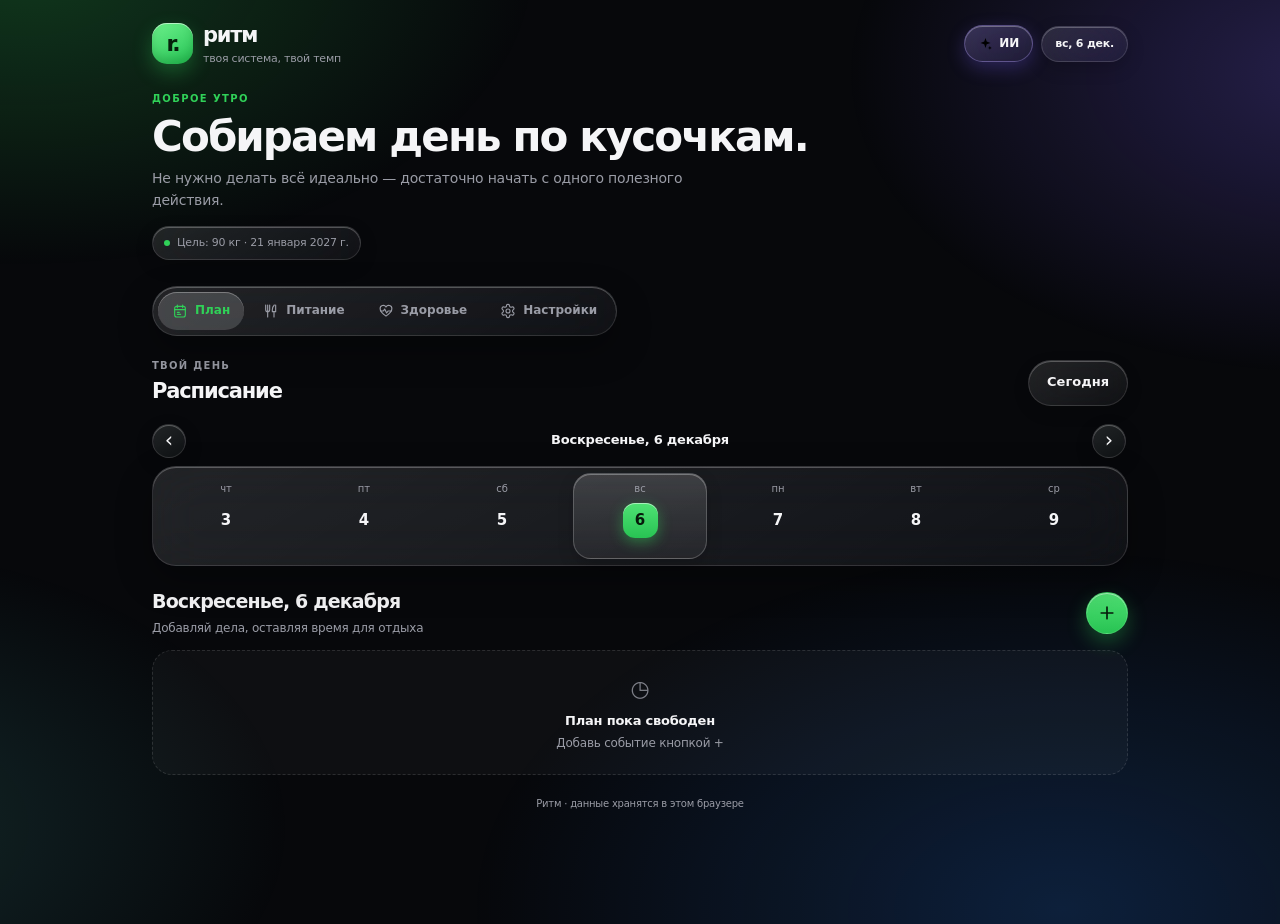
==== commit 2a5a05cb: "Update index.html" ====
--- a/index.html
+++ b/index.html
@@ -17,6 +17,213 @@
 @media(max-width:759px){.app{padding: max(16px,env(safe-area-inset-top)) 14px calc(var(--dock-h) + env(safe-area-inset-bottom) + 20px)}.topbar{margin-bottom:23px}.brand-name{font-size:20px}.brand-sub{font-size:10px}.logo{height:39px;width:39px}.nav-tabs{display:none}.mobile-nav{display:flex}.greeting{margin-bottom:23px}.greeting h1{font-size:31px}.greeting p{font-size:13px}.widget-grid{grid-template-columns:repeat(2,minmax(0,1fr));gap:9px}.widget{aspect-ratio:1/1;min-height:0;padding:13px;border-radius:19px}.widget-value{font-size:26px}.widget-label{font-size:11px}.widget-icon{width:29px;height:29px}.section-heading h2{font-size:19px}.surface{padding:15px;border-radius:19px}.calendar-title h2{font-size:20px}.week-strip{gap:2px}.day-cell{padding:7px 0;border-radius:13px;gap:6px}.day-number{height:34px;width:34px;font-size:14px}.event{grid-template-columns:49px 3px minmax(0,1fr);gap:9px;padding:12px 10px}.event-title{font-size:13px}.event-time{font-size:10px}.event-bottom{align-items:flex-start;flex-wrap:wrap}.event-actions{margin-left:auto}.settings-grid{grid-template-columns:1fr}.field-grid{gap:10px}.modal{padding:17px 15px;border-radius:21px}.toast{bottom:calc(93px + env(safe-area-inset-bottom))}.ai-page-head h1{font-size:24px}.ai-sticky-actions{padding-bottom:calc(6px + env(safe-area-inset-bottom));margin-left:-2px;margin-right:-2px}.ai-sticky-actions .btn{min-height:46px}}
 @media(max-width:370px){.widget{padding:11px}.widget-value{font-size:22px}.widget-label{font-size:10px}.widget-note{font-size:9px}.macro{padding:9px}.date-chip{font-size:10px;padding:8px}.ai-launch{padding:8px 10px}}
 @media(prefers-reduced-motion:reduce){*,*::before,*::after{animation-duration:.01ms!important;transition-duration:.01ms!important;scroll-behavior:auto!important}}
+/* ===== Liquid Glass layer (iOS 26 style) ===== */
+:root{
+ --glass-bg:linear-gradient(150deg,rgba(255,255,255,.115),rgba(255,255,255,.045));
+ --glass-border:rgba(255,255,255,.12);
+ --glass-hi:rgba(255,255,255,.26);
+ --glass-shadow:0 14px 36px rgba(0,0,0,.32);
+ --surface:rgba(255,255,255,.07);--surface-2:rgba(255,255,255,.085);--surface-3:rgba(255,255,255,.14);
+ --line:rgba(255,255,255,.11);--bg:#07080b;--muted:#9a9ca6;
+ --field-bg:rgba(0,0,0,.28);
+ --dock-bg:rgba(34,36,41,.55);--lens-bg:#2a2d33;--dock-ink:rgba(255,255,255,.66);
+ --spring:cubic-bezier(.34,1.45,.5,1);--ease:cubic-bezier(.22,.8,.24,1);
+ --shadow:var(--glass-shadow);
+}
+[data-theme="light"]{
+ --glass-bg:linear-gradient(150deg,rgba(255,255,255,.78),rgba(255,255,255,.46));
+ --glass-border:rgba(255,255,255,.85);--glass-hi:rgba(255,255,255,.95);
+ --glass-shadow:0 12px 32px rgba(40,50,80,.12);
+ --surface:rgba(255,255,255,.62);--surface-2:rgba(255,255,255,.55);--surface-3:rgba(20,30,60,.09);
+ --line:rgba(20,30,60,.09);--bg:#eceef4;--muted:#6f7380;--field-bg:rgba(255,255,255,.6);
+ --dock-bg:rgba(255,255,255,.6);--lens-bg:#ffffff;--dock-ink:rgba(20,24,40,.6);
+}
+html{background:var(--bg);transition:background-color .5s ease}
+body{background:transparent;position:relative}
+body::before{content:"";position:fixed;inset:-25%;z-index:-1;pointer-events:none;
+ background:
+ radial-gradient(38% 32% at 18% 14%,rgba(48,209,88,.24),transparent 70%),
+ radial-gradient(36% 32% at 86% 22%,rgba(125,98,255,.26),transparent 70%),
+ radial-gradient(44% 38% at 72% 84%,rgba(40,130,255,.2),transparent 70%),
+ radial-gradient(34% 30% at 8% 78%,rgba(84,213,207,.16),transparent 70%);
+ animation:orbs 26s ease-in-out infinite alternate;will-change:transform}
+[data-theme="light"] body::before{opacity:.75;filter:saturate(1.15)}
+@keyframes orbs{0%{transform:translate3d(0,0,0) scale(1)}100%{transform:translate3d(4%,-3%,0) scale(1.08) rotate(3deg)}}
+
+/* glass surfaces */
+.surface,.widget,.modal,.calendar-shell .week-strip,.date-chip,.ai-launch,.icon-btn,.week-arrow,.back-btn,.goal-pill,.nav-tabs,.tag,.ai-output,.notice,.integration{
+ -webkit-backdrop-filter:blur(26px) saturate(180%);backdrop-filter:blur(26px) saturate(180%)}
+.surface,.widget{position:relative;isolation:isolate;background:var(--glass-bg);border:1px solid var(--glass-border);
+ box-shadow:inset 0 1px 0 var(--glass-hi),inset 0 -1px 0 rgba(255,255,255,.03),var(--glass-shadow);
+ transition:transform .5s var(--spring),background-color .4s,border-color .4s}
+.surface::before,.widget::before{content:"";position:absolute;inset:0;border-radius:inherit;pointer-events:none;z-index:-1;
+ background:radial-gradient(120% 70% at 0% 0%,rgba(255,255,255,.16),transparent 55%)}
+[data-theme="light"] .surface::before,[data-theme="light"] .widget::before{background:radial-gradient(120% 70% at 0% 0%,rgba(255,255,255,.9),transparent 55%)}
+.widget{border-radius:24px}
+.surface{border-radius:26px}
+.widget:active,.surface:active{transform:scale(.985)}
+.widget-icon{border-radius:12px;box-shadow:inset 0 1px 0 rgba(255,255,255,.2);background:color-mix(in srgb,var(--widget-color,var(--accent)) 20%,transparent)}
+.widget-value{letter-spacing:-.05em}
+
+/* top bar & greeting */
+.logo{position:relative;border-radius:15px;background:linear-gradient(150deg,#6cf08b,#25c455);box-shadow:inset 0 1px 0 rgba(255,255,255,.55),inset 0 -6px 10px rgba(0,80,20,.22),0 8px 20px rgba(48,209,88,.32)}
+.date-chip,.icon-btn,.week-arrow,.back-btn,.goal-pill,.tag{background:var(--glass-bg);border:1px solid var(--glass-border);box-shadow:inset 0 1px 0 var(--glass-hi),0 6px 18px rgba(0,0,0,.18)}
+.ai-launch{background:linear-gradient(150deg,rgba(181,160,255,.26),rgba(181,160,255,.08));border:1px solid rgba(181,160,255,.35);box-shadow:inset 0 1px 0 rgba(255,255,255,.3),0 6px 18px rgba(125,98,255,.25);transition:transform .35s var(--spring)}
+.greeting h1{font-size:clamp(32px,6vw,42px);letter-spacing:-.045em;font-weight:800}
+.eyebrow{letter-spacing:.14em}
+
+/* buttons */
+.btn,.add-btn,.icon-btn,.week-arrow,.back-btn,.ai-launch,.tiny-btn,.widget-action,.remove-btn,.modal-close,.ai-mode,.habit-check,.day-cell{transition:transform .35s var(--spring),background-color .25s,filter .25s,box-shadow .3s}
+.btn:active,.add-btn:active,.icon-btn:active,.week-arrow:active,.back-btn:active,.ai-launch:active,.modal-close:active{transform:scale(.92)}
+.btn{min-height:46px;padding:11px 18px;border-radius:999px;font-weight:760;background:linear-gradient(180deg,#4fe274,#28c353);box-shadow:inset 0 1px 0 rgba(255,255,255,.5),inset 0 -2px 6px rgba(0,90,25,.2),0 8px 20px rgba(48,209,88,.28)}
+.btn.secondary,.btn.ghost{background:var(--glass-bg);border:1px solid var(--glass-border);box-shadow:inset 0 1px 0 var(--glass-hi),0 6px 16px rgba(0,0,0,.16);-webkit-backdrop-filter:blur(20px);backdrop-filter:blur(20px)}
+.btn.danger{background:linear-gradient(150deg,rgba(255,105,97,.22),rgba(255,105,97,.07));border:1px solid rgba(255,105,97,.35);box-shadow:inset 0 1px 0 rgba(255,255,255,.18)}
+[data-theme="light"] .btn{color:#fff}
+.add-btn{background:linear-gradient(180deg,#4fe274,#28c353);box-shadow:inset 0 1px 0 rgba(255,255,255,.5),0 8px 20px rgba(48,209,88,.32)}
+
+/* progress */
+.mini-progress,.progress{background:rgba(255,255,255,.1);box-shadow:inset 0 1px 2px rgba(0,0,0,.25);height:6px}
+[data-theme="light"] .mini-progress,[data-theme="light"] .progress{background:rgba(20,30,60,.09)}
+.mini-progress span,.progress span{transition:width 1s var(--ease);background-image:linear-gradient(90deg,transparent,rgba(255,255,255,.35));box-shadow:0 0 12px color-mix(in srgb,var(--widget-color,currentColor) 45%,transparent)}
+
+/* calendar */
+.week-strip{padding:6px;border-radius:24px;background:var(--glass-bg);border:1px solid var(--glass-border);box-shadow:inset 0 1px 0 var(--glass-hi),var(--glass-shadow)}
+.day-cell{border-radius:18px}
+.day-cell.selected{background:linear-gradient(180deg,rgba(255,255,255,.16),rgba(255,255,255,.06));border-color:rgba(255,255,255,.2);box-shadow:inset 0 1px 0 rgba(255,255,255,.3),0 6px 16px rgba(0,0,0,.18);animation:pop .55s var(--spring)}
+[data-theme="light"] .day-cell.selected{background:rgba(255,255,255,.9);border-color:#fff}
+.day-cell.selected .day-number{background:linear-gradient(180deg,#4fe274,#28c353);box-shadow:0 4px 14px rgba(48,209,88,.45),inset 0 1px 0 rgba(255,255,255,.5)}
+@keyframes pop{0%{transform:scale(.88)}100%{transform:scale(1)}}
+
+/* events & rows */
+.event{background:var(--glass-bg);border:1px solid var(--glass-border);border-radius:20px;box-shadow:inset 0 1px 0 var(--glass-hi),0 8px 22px rgba(0,0,0,.16)}
+.event.active-event{border-color:rgba(48,209,88,.45);background:linear-gradient(150deg,rgba(48,209,88,.2),rgba(48,209,88,.05));box-shadow:inset 0 1px 0 rgba(255,255,255,.28),0 0 0 1px rgba(48,209,88,.12),0 10px 28px rgba(48,209,88,.18)}
+.event-rail{box-shadow:0 0 10px color-mix(in srgb,var(--event-color,var(--purple)) 55%,transparent)}
+.empty{border:1px dashed var(--glass-border);background:rgba(255,255,255,.03);border-radius:20px}
+.row-icon{border-radius:14px;box-shadow:inset 0 1px 0 rgba(255,255,255,.14)}
+.macro{background:var(--glass-bg);border:1px solid var(--glass-border);border-radius:18px;box-shadow:inset 0 1px 0 var(--glass-hi)}
+.glass{transition:transform .4s var(--spring),background-color .25s}
+.glass.filled{box-shadow:0 0 12px rgba(48,209,88,.35),inset 0 1px 0 rgba(255,255,255,.25)}
+.habit-check{border-radius:10px}
+.habit-check.checked{background:linear-gradient(180deg,#4fe274,#28c353);box-shadow:0 4px 12px rgba(48,209,88,.4);animation:pop .45s var(--spring)}
+
+/* fields (iOS: 16px so Safari doesn't zoom) */
+.field{justify-content:flex-end}
+.field label{padding-left:4px}
+.field input,.field select,.field textarea,textarea.ai-prompt,.ai-edit-title input,.ai-edit-fields input{
+ -webkit-appearance:none;appearance:none;font-size:16px;min-height:46px;border-radius:16px;background:var(--field-bg);
+ border:1px solid var(--glass-border);box-shadow:inset 0 2px 6px rgba(0,0,0,.22);transition:border-color .25s,box-shadow .25s,background-color .25s}
+[data-theme="light"] .field input,[data-theme="light"] .field select,[data-theme="light"] .field textarea{box-shadow:inset 0 1px 3px rgba(20,30,60,.08)}
+.field input[type=date]{display:block;line-height:1.2;text-align:left}
+.field input[type=date]::-webkit-date-and-time-value{text-align:left;min-height:1.2em}
+.field input:focus,.field select:focus,.field textarea:focus,textarea.ai-prompt:focus{border-color:rgba(48,209,88,.6);box-shadow:0 0 0 4px rgba(48,209,88,.16),inset 0 2px 6px rgba(0,0,0,.2);outline:0}
+.field select{padding-right:38px;background-image:url("data:image/svg+xml,%3Csvg xmlns='http://www.w3.org/2000/svg' width='14' height='14' viewBox='0 0 24 24' fill='none' stroke='%239a9ca6' stroke-width='2.4' stroke-linecap='round' stroke-linejoin='round'%3E%3Cpath d='m7 9 5-4 5 4M7 15l5 4 5-4'/%3E%3C/svg%3E");background-repeat:no-repeat;background-position:right 14px center}
+.ai-prompt{background:var(--field-bg)!important}
+.notice{background:rgba(255,255,255,.05);border-radius:16px;border:1px solid var(--glass-border)}
+.integration{border-radius:20px;background:rgba(255,255,255,.04)}
+
+/* ===== SETTINGS: fix overlap + iOS grouped look ===== */
+.settings-grid{display:grid;grid-template-columns:repeat(2,minmax(0,1fr));gap:14px}
+.settings-grid>*{min-width:0}
+.surface-head h3{font-size:17px;letter-spacing:-.03em}
+.surface-head p{font-size:12px;line-height:1.4}
+.settings-row{padding:12px 14px;margin:0 -2px;border-radius:18px;background:rgba(255,255,255,.05);border:1px solid var(--glass-border);gap:12px}
+.settings-row .field{width:150px;max-width:50%;flex:none}
+.settings-row strong{font-size:14px}
+.settings-block{border-bottom:0;padding:0;margin:16px 0 0}
+.settings-block h3{font-size:15px;margin-bottom:6px}
+.settings-block p{font-size:12px}
+.settings-block .form-actions{margin-top:10px}
+.form-actions .btn{flex:0 1 auto}
+
+/* ===== NAV (desktop pill) ===== */
+.nav-tabs{padding:5px;border-radius:999px;background:var(--glass-bg);border:1px solid var(--glass-border);box-shadow:inset 0 1px 0 var(--glass-hi),var(--glass-shadow)}
+.nav-tabs button{border-radius:999px;transition:background-color .3s,color .3s,transform .35s var(--spring)}
+.nav-tabs button.active{background:rgba(255,255,255,.16);box-shadow:inset 0 1px 0 rgba(255,255,255,.3);color:var(--accent)}
+[data-theme="light"] .nav-tabs button.active{background:#fff}
+.nav-tabs svg,.mobile-nav svg{stroke-width:1.8}
+
+/* ===== DOCK with liquid lens (mobile) ===== */
+.mobile-nav{display:none;padding:0;gap:0;border:0;background:none;box-shadow:none;-webkit-backdrop-filter:none;backdrop-filter:none;
+ width:min(calc(100% - 28px),420px);bottom:calc(10px + env(safe-area-inset-bottom));touch-action:none;
+ -webkit-user-select:none;user-select:none;-webkit-touch-callout:none;overflow:visible}
+.dock-track{position:relative;display:flex;width:100%;padding:6px;border-radius:999px;
+ background:var(--dock-bg);-webkit-backdrop-filter:blur(30px) saturate(200%);backdrop-filter:blur(30px) saturate(200%);
+ border:1px solid rgba(255,255,255,.16);
+ box-shadow:inset 0 1px 0 rgba(255,255,255,.3),inset 0 -1px 0 rgba(255,255,255,.05),0 18px 44px rgba(0,0,0,.38),0 2px 8px rgba(0,0,0,.2)}
+[data-theme="light"] .dock-track{border-color:rgba(255,255,255,.9);box-shadow:inset 0 1px 0 #fff,0 16px 40px rgba(40,50,90,.18)}
+.dock-item,.mobile-nav button{flex:1 1 0;min-width:0;height:58px;border:0;background:transparent;color:var(--dock-ink);border-radius:999px;
+ display:flex;flex-direction:column;align-items:center;justify-content:center;gap:3px;font-size:10px;font-weight:650;letter-spacing:-.01em;padding:0;position:relative;white-space:nowrap}
+.mobile-nav button{z-index:1}
+.mobile-nav button.active{background:none;border-color:transparent;color:var(--dock-ink)}
+.dock-item svg,.mobile-nav button svg{width:24px;height:24px}
+.mobile-nav .nav-icon{height:26px;width:26px}
+.dock-lens{position:absolute;left:6px;top:6px;height:calc(100% - 12px);z-index:2;border-radius:999px;overflow:hidden;pointer-events:none;
+ background:radial-gradient(130% 90% at 50% 125%,rgba(48,209,88,.3),transparent 62%),linear-gradient(180deg,var(--lens-bg),var(--lens-bg));
+ border:1px solid rgba(255,255,255,.22);
+ box-shadow:inset 0 1.5px 1px rgba(255,255,255,.35),inset 0 -2px 8px rgba(48,209,88,.28),0 6px 18px rgba(0,0,0,.28);
+ transform:translate3d(0,0,0) scale(1);transition:transform .55s var(--spring),box-shadow .35s,border-color .35s,opacity .2s;will-change:transform}
+[data-theme="light"] .dock-lens{border-color:#fff;box-shadow:inset 0 1px 0 #fff,inset 0 -2px 8px rgba(48,209,88,.2),0 6px 16px rgba(40,50,90,.16)}
+.dock-lens-inner{position:absolute;top:0;left:0;height:100%;display:flex;pointer-events:none;transition:transform .55s var(--spring)}
+.dock-lens-inner .dock-item{color:var(--accent);flex:0 0 auto}
+.dock-lens.pressed{border-color:rgba(130,255,160,.65);
+ box-shadow:inset 0 0 0 1px rgba(255,255,255,.1),inset 0 2px 3px rgba(255,255,255,.5),inset 0 -3px 12px rgba(48,209,88,.55),0 0 0 1px rgba(48,209,88,.25),0 14px 34px rgba(0,0,0,.45),0 0 28px rgba(48,209,88,.28)}
+.mobile-nav.dragging .dock-lens,.mobile-nav.dragging .dock-lens-inner{transition:transform .11s linear,box-shadow .35s,border-color .35s}
+.dock-fade{display:none}
+
+/* page transitions */
+.page{animation:none}
+.page.active{animation:page-in .5s var(--ease) backwards}
+@keyframes page-in{from{opacity:0;transform:translateY(14px) scale(.985);filter:blur(6px)}to{opacity:1;transform:none;filter:none}}
+.page.active .widget{animation:rise .6s var(--spring) backwards}
+.page.active .widget:nth-child(2){animation-delay:.04s}.page.active .widget:nth-child(3){animation-delay:.08s}.page.active .widget:nth-child(4){animation-delay:.12s}
+.page.active>.surface,.page.active .settings-grid>.surface{animation:rise .6s var(--spring) backwards}
+.page.active .settings-grid>.surface:nth-child(2){animation-delay:.06s}.page.active .settings-grid>.surface:nth-child(3){animation-delay:.12s}
+@keyframes rise{from{opacity:0;transform:translateY(18px) scale(.97)}to{opacity:1;transform:none}}
+
+/* modals as bottom sheets */
+.modal-overlay{background:rgba(0,0,0,.38);-webkit-backdrop-filter:blur(10px);backdrop-filter:blur(10px)}
+.modal-overlay.open{animation:fade-in .3s ease both}
+.modal{position:relative;background:linear-gradient(160deg,rgba(60,62,70,.78),rgba(30,31,36,.82));-webkit-backdrop-filter:blur(40px) saturate(190%);backdrop-filter:blur(40px) saturate(190%);
+ border:1px solid rgba(255,255,255,.16);border-radius:32px;box-shadow:inset 0 1px 0 rgba(255,255,255,.3),0 30px 80px rgba(0,0,0,.5);padding:22px 20px}
+[data-theme="light"] .modal{background:linear-gradient(160deg,rgba(255,255,255,.9),rgba(245,247,252,.85));border-color:#fff}
+.modal-overlay.open .modal{animation:sheet-in .55s var(--spring) both}
+.modal-close{background:var(--glass-bg);border:1px solid var(--glass-border);box-shadow:inset 0 1px 0 var(--glass-hi)}
+@keyframes fade-in{from{opacity:0}to{opacity:1}}
+@keyframes sheet-in{from{opacity:0;transform:translateY(60px) scale(.96)}to{opacity:1;transform:none}}
+
+/* toast */
+.toast{background:var(--dock-bg);color:var(--text);border:1px solid var(--glass-border);-webkit-backdrop-filter:blur(26px) saturate(180%);backdrop-filter:blur(26px) saturate(180%);
+ box-shadow:inset 0 1px 0 var(--glass-hi),0 14px 34px rgba(0,0,0,.35);transition:opacity .3s,transform .5s var(--spring)}
+.toast{transform:translate(-50%,16px) scale(.92)}.toast.show{transform:translate(-50%,0) scale(1)}
+
+/* AI screen */
+.ai-modes{border-radius:20px;background:var(--glass-bg);border:1px solid var(--glass-border);box-shadow:inset 0 1px 0 var(--glass-hi)}
+.ai-mode{border-radius:15px}
+.ai-mode.active{background:rgba(255,255,255,.16);border-color:rgba(255,255,255,.2);box-shadow:inset 0 1px 0 rgba(255,255,255,.3),0 4px 12px rgba(0,0,0,.2)}
+[data-theme="light"] .ai-mode.active{background:#fff}
+.ai-output{border-radius:22px;animation:rise .5s var(--spring) backwards}
+.ai-sticky-actions{background:linear-gradient(0deg,var(--bg) 60%,transparent)}
+
+@media(max-width:759px){
+ .span-2{grid-column:auto}
+ .settings-grid{grid-template-columns:minmax(0,1fr)}
+ .mobile-nav{display:block}
+ .page-ai-screen .mobile-nav{display:none!important}
+ .app{padding-bottom:calc(110px + env(safe-area-inset-bottom))}
+ .modal-overlay{align-items:flex-end;padding:calc(14px + env(safe-area-inset-top)) 8px calc(8px + env(safe-area-inset-bottom))}
+ .modal{width:100%;max-height:92%;border-radius:34px 34px 30px 30px}
+ .modal::before{content:"";display:block;width:38px;height:5px;border-radius:3px;background:rgba(255,255,255,.28);margin:-10px auto 14px}
+ .toast{bottom:calc(98px + env(safe-area-inset-bottom))}
+ .dock-fade{display:block;position:fixed;left:0;right:0;bottom:0;height:calc(110px + env(safe-area-inset-bottom));z-index:40;pointer-events:none;
+  background:linear-gradient(0deg,var(--bg) 8%,color-mix(in srgb,var(--bg) 55%,transparent) 55%,transparent)}
+ .page-ai-screen .dock-fade{display:none}
+ .mobile-nav{z-index:50}
+ body::after{content:"";position:fixed;top:0;left:0;right:0;height:calc(env(safe-area-inset-top) + 10px);z-index:45;pointer-events:none;
+  -webkit-backdrop-filter:blur(16px);backdrop-filter:blur(16px);-webkit-mask-image:linear-gradient(#000 50%,transparent);mask-image:linear-gradient(#000 50%,transparent)}
+ .field-grid{gap:12px 10px}
+}
+@media(prefers-reduced-motion:reduce){body::before{animation:none}.page.active,.page.active .widget,.page.active>.surface{animation:none}}
+
 </style>
 </head>
 <body>
@@ -30,7 +237,7 @@
  <button class="active" data-tab="routine"><svg viewBox="0 0 24 24" aria-hidden="true"><rect x="4" y="5" width="16" height="16" rx="3"/><path d="M8 3v4M16 3v4M4 10h16M8 14h3M8 17h5"/></svg>План</button>
  <button data-tab="food"><svg viewBox="0 0 24 24" aria-hidden="true"><path d="M4 3v7a3 3 0 0 0 6 0V3M7 3v18M17 3c-2 2-3 4-3 7v3h5V3M16.5 13v8"/></svg>Питание</button>
  <button data-tab="health"><svg viewBox="0 0 24 24" aria-hidden="true"><path d="M20.8 8.7c0 5.2-8.8 11-8.8 11S3.2 13.9 3.2 8.7A4.7 4.7 0 0 1 12 6.1a4.7 4.7 0 0 1 8.8 2.6Z"/><path d="M4 12h4l2-3 3 6 2-3h5"/></svg>Здоровье</button>
- <button data-tab="settings"><svg viewBox="0 0 24 24" aria-hidden="true"><path d="M12 8.25a3.75 3.75 0 1 0 0 7.5 3.75 3.75 0 0 0 0-7.5Z"/><path d="m19.4 13.5 1.4 1.1-1.7 3-1.7-.7a7.8 7.8 0 0 1-1.7 1l-.3 1.9h-3.4l-.3-1.9a7.8 7.8 0 0 1-1.7-1l-1.7.7-1.7-3 1.4-1.1a7 7 0 0 1 0-2l-1.4-1.1 1.7-3 1.7.7a7.8 7.8 0 0 1 1.7-1l.3-1.9h3.4l.3 1.9a7.8 7.8 0 0 1 1.7 1l1.7-.7 1.7 3-1.4 1.1a7 7 0 0 1 0 2Z"/></svg>Настройки</button>
+ <button data-tab="settings"><svg viewBox="0 0 24 24" aria-hidden="true"><path d="M12.22 2h-.44a2 2 0 0 0-2 2v.18a2 2 0 0 1-1 1.73l-.43.25a2 2 0 0 1-2 0l-.15-.08a2 2 0 0 0-2.73.73l-.22.38a2 2 0 0 0 .73 2.73l.15.1a2 2 0 0 1 1 1.72v.51a2 2 0 0 1-1 1.74l-.15.09a2 2 0 0 0-.73 2.73l.22.38a2 2 0 0 0 2.73.73l.15-.08a2 2 0 0 1 2 0l.43.25a2 2 0 0 1 1 1.73V20a2 2 0 0 0 2 2h.44a2 2 0 0 0 2-2v-.18a2 2 0 0 1 1-1.73l.43-.25a2 2 0 0 1 2 0l.15.08a2 2 0 0 0 2.73-.73l.22-.39a2 2 0 0 0-.73-2.73l-.15-.08a2 2 0 0 1-1-1.74v-.5a2 2 0 0 1 1-1.74l.15-.09a2 2 0 0 0 .73-2.73l-.22-.38a2 2 0 0 0-2.73-.73l-.15.08a2 2 0 0 1-2 0l-.43-.25a2 2 0 0 1-1-1.73V4a2 2 0 0 0-2-2z"/><circle cx="12" cy="12" r="3"/></svg>Настройки</button>
 </nav>
 <main>
 <section class="page active" id="page-routine">
@@ -93,7 +300,7 @@
    </div><div class="form-actions"><button class="btn" type="submit">Сохранить цели</button></div></form>
    <div class="notice" style="margin-top:12px">Это ориентиры трекера, а не медицинские назначения. Выбирай темп с учётом самочувствия.</div>
   </section>
-  <section class="surface"><div class="surface-head"><div><h3>Оформление</h3><p>Простой интерфейс без лишнего</p></div><div class="widget-icon" style="--widget-color:var(--purple)"><svg viewBox="0 0 24 24"><circle cx="12" cy="12" r="3.5"/><path d="m19.4 13.5 1.4 1.1-1.7 3-1.7-.7a7.8 7.8 0 0 1-1.7 1l-.3 1.9h-3.4l-.3-1.9a7.8 7.8 0 0 1-1.7-1l-1.7.7-1.7-3 1.4-1.1a7 7 0 0 1 0-2l-1.4-1.1 1.7-3 1.7.7a7.8 7.8 0 0 1 1.7-1l.3-1.9h3.4l.3 1.9a7.8 7.8 0 0 1 1.7 1l1.7-.7 1.7 3-1.4 1.1a7 7 0 0 1 0 2Z"/></svg></div></div>
+  <section class="surface"><div class="surface-head"><div><h3>Оформление</h3><p>Простой интерфейс без лишнего</p></div><div class="widget-icon" style="--widget-color:var(--purple)"><svg viewBox="0 0 24 24"><path d="M12.22 2h-.44a2 2 0 0 0-2 2v.18a2 2 0 0 1-1 1.73l-.43.25a2 2 0 0 1-2 0l-.15-.08a2 2 0 0 0-2.73.73l-.22.38a2 2 0 0 0 .73 2.73l.15.1a2 2 0 0 1 1 1.72v.51a2 2 0 0 1-1 1.74l-.15.09a2 2 0 0 0-.73 2.73l.22.38a2 2 0 0 0 2.73.73l.15-.08a2 2 0 0 1 2 0l.43.25a2 2 0 0 1 1 1.73V20a2 2 0 0 0 2 2h.44a2 2 0 0 0 2-2v-.18a2 2 0 0 1 1-1.73l.43-.25a2 2 0 0 1 2 0l.15.08a2 2 0 0 0 2.73-.73l.22-.39a2 2 0 0 0-.73-2.73l-.15-.08a2 2 0 0 1-1-1.74v-.5a2 2 0 0 1 1-1.74l.15-.09a2 2 0 0 0 .73-2.73l-.22-.38a2 2 0 0 0-2.73-.73l-.15.08a2 2 0 0 1-2 0l-.43-.25a2 2 0 0 1-1-1.73V4a2 2 0 0 0-2-2z"/><circle cx="12" cy="12" r="3"/></svg></div></div>
    <div class="settings-row"><div><strong>Тема</strong><div class="row-sub">Тёмная или светлая</div></div><div class="field"><select id="themeSetting"><option value="dark">Тёмная</option><option value="light">Светлая</option></select></div></div>
    <div class="settings-block" style="margin-top:14px"><h3>Данные и приватность</h3><p>Записи хранятся в этом браузере. Для переноса используй резервную копию.</p><div class="form-actions"><button class="btn secondary" id="exportData" type="button">↓ Экспорт</button><button class="btn secondary" id="importDataBtn" type="button">↑ Импорт</button><input id="importDataInput" type="file" accept="application/json,.json" class="hidden"></div><div class="form-actions"><button class="btn danger" id="resetData" type="button">Сбросить данные</button></div></div>
   </section>
@@ -121,12 +328,11 @@
 </section>
 </main>
 </div>
-<nav class="mobile-nav" id="mobileNav" aria-label="Основная навигация">
- <button class="active" data-tab="routine" aria-current="page"><span class="nav-icon"><svg viewBox="0 0 24 24"><rect x="4" y="5" width="16" height="16" rx="3"/><path d="M8 3v4M16 3v4M4 10h16M8 14h3M8 17h5"/></svg></span><span>План</span></button>
+<div class="dock-fade" aria-hidden="true"></div>
+<nav class="mobile-nav" id="mobileNav" aria-label="Основная навигация"><div class="dock-track"><button class="active" data-tab="routine" aria-current="page"><span class="nav-icon"><svg viewBox="0 0 24 24"><rect x="4" y="5" width="16" height="16" rx="3"/><path d="M8 3v4M16 3v4M4 10h16M8 14h3M8 17h5"/></svg></span><span>План</span></button>
  <button data-tab="food"><span class="nav-icon"><svg viewBox="0 0 24 24"><path d="M4 3v7a3 3 0 0 0 6 0V3M7 3v18M17 3c-2 2-3 4-3 7v3h5V3M16.5 13v8"/></svg></span><span>Питание</span></button>
  <button data-tab="health"><span class="nav-icon"><svg viewBox="0 0 24 24"><path d="M20.8 8.7c0 5.2-8.8 11-8.8 11S3.2 13.9 3.2 8.7A4.7 4.7 0 0 1 12 6.1a4.7 4.7 0 0 1 8.8 2.6Z"/><path d="M4 12h4l2-3 3 6 2-3h5"/></svg></span><span>Здоровье</span></button>
- <button data-tab="settings"><span class="nav-icon"><svg viewBox="0 0 24 24"><path d="M12 8.25a3.75 3.75 0 1 0 0 7.5 3.75 3.75 0 0 0 0-7.5Z"/><path d="m19.4 13.5 1.4 1.1-1.7 3-1.7-.7a7.8 7.8 0 0 1-1.7 1l-.3 1.9h-3.4l-.3-1.9a7.8 7.8 0 0 1-1.7-1l-1.7.7-1.7-3 1.4-1.1a7 7 0 0 1 0-2l-1.4-1.1 1.7-3 1.7.7a7.8 7.8 0 0 1 1.7-1l.3-1.9h3.4l.3 1.9a7.8 7.8 0 0 1 1.7 1l1.7-.7 1.7 3-1.4 1.1a7 7 0 0 1 0 2Z"/></svg></span><span>Настройки</span></button>
-</nav>
+ <button data-tab="settings"><span class="nav-icon"><svg viewBox="0 0 24 24"><path d="M12.22 2h-.44a2 2 0 0 0-2 2v.18a2 2 0 0 1-1 1.73l-.43.25a2 2 0 0 1-2 0l-.15-.08a2 2 0 0 0-2.73.73l-.22.38a2 2 0 0 0 .73 2.73l.15.1a2 2 0 0 1 1 1.72v.51a2 2 0 0 1-1 1.74l-.15.09a2 2 0 0 0-.73 2.73l.22.38a2 2 0 0 0 2.73.73l.15-.08a2 2 0 0 1 2 0l.43.25a2 2 0 0 1 1 1.73V20a2 2 0 0 0 2 2h.44a2 2 0 0 0 2-2v-.18a2 2 0 0 1 1-1.73l.43-.25a2 2 0 0 1 2 0l.15.08a2 2 0 0 0 2.73-.73l.22-.39a2 2 0 0 0-.73-2.73l-.15-.08a2 2 0 0 1-1-1.74v-.5a2 2 0 0 1 1-1.74l.15-.09a2 2 0 0 0 .73-2.73l-.22-.38a2 2 0 0 0-2.73-.73l-.15.08a2 2 0 0 1-2 0l-.43-.25a2 2 0 0 1-1-1.73V4a2 2 0 0 0-2-2z"/><circle cx="12" cy="12" r="3"/></svg></span><span>Настройки</span></button></div></nav>
 <div class="toast" id="toast" role="status" aria-live="polite"></div>
 <div class="modal-overlay" id="eventModal" aria-hidden="true" role="dialog" aria-modal="true" aria-labelledby="eventModalTitle"><section class="modal"><div class="modal-head"><div><h2 id="eventModalTitle">Новое событие</h2><p>Название, время и категория</p></div><button class="modal-close" type="button" data-close-modal="eventModal" aria-label="Закрыть">×</button></div><form id="eventForm"><input type="hidden" id="eventId"><div class="field" style="margin-bottom:11px"><label for="eventTitle">Название</label><input id="eventTitle" required maxlength="90" placeholder="Например, тренировка"></div><div class="field" style="margin-bottom:11px"><label for="eventLocation">Место / заметка (необязательно)</label><input id="eventLocation" maxlength="90" placeholder="Например, библиотека"></div><div class="field-grid"><div class="field"><label for="eventStart">Начало</label><input id="eventStart" type="time" value="09:00" required></div><div class="field"><label for="eventEnd">Конец</label><input id="eventEnd" type="time" value="09:45" required></div><div class="field span-2"><label for="eventCategory">Категория</label><select id="eventCategory"><option>Личное</option><option>Работа / учёба</option><option>Питание</option><option>Тренировка</option><option>Отдых</option><option>Сон</option></select></div></div><div class="form-actions"><button class="btn" id="eventSubmit" type="submit">Добавить в план</button><button class="btn secondary hidden" id="eventCancel" type="button">Отмена</button></div><div class="modal-note">Оставляй буфер между делами и планируй отдых как настоящее событие.</div></form></section></div>
 <div class="modal-overlay" id="mealModal" aria-hidden="true" role="dialog" aria-modal="true" aria-labelledby="mealModalTitle"><section class="modal"><div class="modal-head"><div><h2 id="mealModalTitle">Добавить еду</h2><p>Оценки калорий и БЖУ могут быть приблизительными</p></div><button class="modal-close" type="button" data-close-modal="mealModal" aria-label="Закрыть">×</button></div><form id="mealForm"><div class="field" style="margin-bottom:11px"><label for="mealName">Что ел / пила</label><input id="mealName" required maxlength="100" placeholder="Омлет, тосты, кофе"></div><div class="field-grid"><div class="field"><label for="mealType">Приём пищи</label><select id="mealType"><option>Завтрак</option><option>Обед</option><option>Ужин</option><option>Перекус</option></select></div><div class="field"><label for="mealTime">Время</label><input id="mealTime" type="time" required></div><div class="field"><label for="mealCalories">Калории, ккал</label><input id="mealCalories" type="number" min="0" max="10000" step="1" required placeholder="450"></div><div class="field"><label for="mealProtein">Белки, г</label><input id="mealProtein" type="number" min="0" max="1000" step="0.1" value="0"></div><div class="field"><label for="mealFat">Жиры, г</label><input id="mealFat" type="number" min="0" max="1000" step="0.1" value="0"></div><div class="field"><label for="mealCarbs">Углеводы, г</label><input id="mealCarbs" type="number" min="0" max="1000" step="0.1" value="0"></div></div><div class="form-actions"><button class="btn" type="submit">Сохранить запись</button></div></form></section></div>
@@ -207,5 +413,69 @@
 function init(){applyTheme();setTodayLabels();fillSettings();$('weightDate').value=today();fillActivity();renderRoutine();renderFood();renderHealth();}init();setInterval(()=>{renderRoutine();setTodayLabels()},15000);
 })();
 </script>
+<script>
+(()=>{
+const nav=document.getElementById('mobileNav');
+if(!nav)return;
+const track=nav.querySelector('.dock-track');
+const btns=[...track.querySelectorAll('button[data-tab]')];
+const lens=document.createElement('div');lens.className='dock-lens';lens.setAttribute('aria-hidden','true');
+const inner=document.createElement('div');inner.className='dock-lens-inner';
+btns.forEach(b=>{const d=document.createElement('div');d.className='dock-item';d.innerHTML=b.innerHTML;inner.appendChild(d)});
+lens.appendChild(inner);track.insertBefore(lens,track.firstChild);
+let lx=0,lw=0,pressed=false,dragging=false,startX=0;
+const SCALE=1.16;
+function metrics(){const b=btns[0];lw=b.offsetWidth;return lw>0}
+function activeIdx(){const i=btns.findIndex(b=>b.classList.contains('active'));return i<0?0:i}
+function place(x,press){
+ if(!metrics())return;
+ const pad=parseFloat(getComputedStyle(track).paddingLeft)||0;
+ lx=x;lens.style.width=lw+'px';
+ lens.style.transform=`translate3d(${x-pad}px,0,0) scale(${press?SCALE:1})`;
+ inner.style.width=track.clientWidth-pad*2+'px';
+ inner.style.transform=`translate3d(${-(x-pad)}px,0,0)`;
+ [...inner.children].forEach(c=>{c.style.width=lw+'px'});
+ lens.classList.toggle('pressed',!!press);
+}
+function snap(i,press){const b=btns[i];place(b.offsetLeft,press)}
+function idxFromX(clientX){const r=track.getBoundingClientRect();const pad=parseFloat(getComputedStyle(track).paddingLeft)||0;
+ const x=clientX-r.left-pad;return Math.max(0,Math.min(btns.length-1,Math.floor(x/lw)))}
+function lensXFromPointer(clientX){const r=track.getBoundingClientRect();const pad=parseFloat(getComputedStyle(track).paddingLeft)||0;
+ const min=btns[0].offsetLeft,max=btns[btns.length-1].offsetLeft;
+ return Math.max(min,Math.min(max,clientX-r.left-lw/2))}
+function sync(){requestAnimationFrame(()=>{if(!pressed)snap(activeIdx(),false)})}
+nav.addEventListener('pointerdown',e=>{
+ if(e.button!==undefined&&e.button!==0)return;
+ if(!metrics())return;
+ pressed=true;dragging=false;startX=e.clientX;
+ try{nav.setPointerCapture(e.pointerId)}catch(_){}
+ place(btns[idxFromX(e.clientX)].offsetLeft,true);
+});
+nav.addEventListener('pointermove',e=>{
+ if(!pressed)return;
+ if(!dragging&&Math.abs(e.clientX-startX)>5){dragging=true;nav.classList.add('dragging')}
+ if(dragging)place(lensXFromPointer(e.clientX),true);
+});
+function end(e,commit){
+ if(!pressed)return;
+ pressed=false;dragging=false;nav.classList.remove('dragging');
+ try{nav.releasePointerCapture(e.pointerId)}catch(_){}
+ const i=idxFromX(e.clientX);
+ if(commit){snap(i,false);btns[i].click()}
+ else snap(activeIdx(),false);
+}
+nav.addEventListener('pointerup',e=>end(e,true));
+nav.addEventListener('pointercancel',e=>end(e,false));
+// pointer taps are handled above; keyboard clicks (detail 0) still reach the original handlers
+nav.addEventListener('click',e=>{if(e.detail!==0)e.stopPropagation()},true);
+btns.forEach(b=>b.addEventListener('click',()=>{if(!pressed)requestAnimationFrame(()=>snap(activeIdx(),false))}));
+new MutationObserver(sync).observe(track,{attributes:true,subtree:true,attributeFilter:['class']});
+new MutationObserver(sync).observe(document.body,{attributes:true,attributeFilter:['class']});
+addEventListener('resize',sync);addEventListener('orientationchange',sync);
+if(document.fonts&&document.fonts.ready)document.fonts.ready.then(sync);
+addEventListener('load',sync);
+sync();
+})();
+</script>
 </body>
 </html>
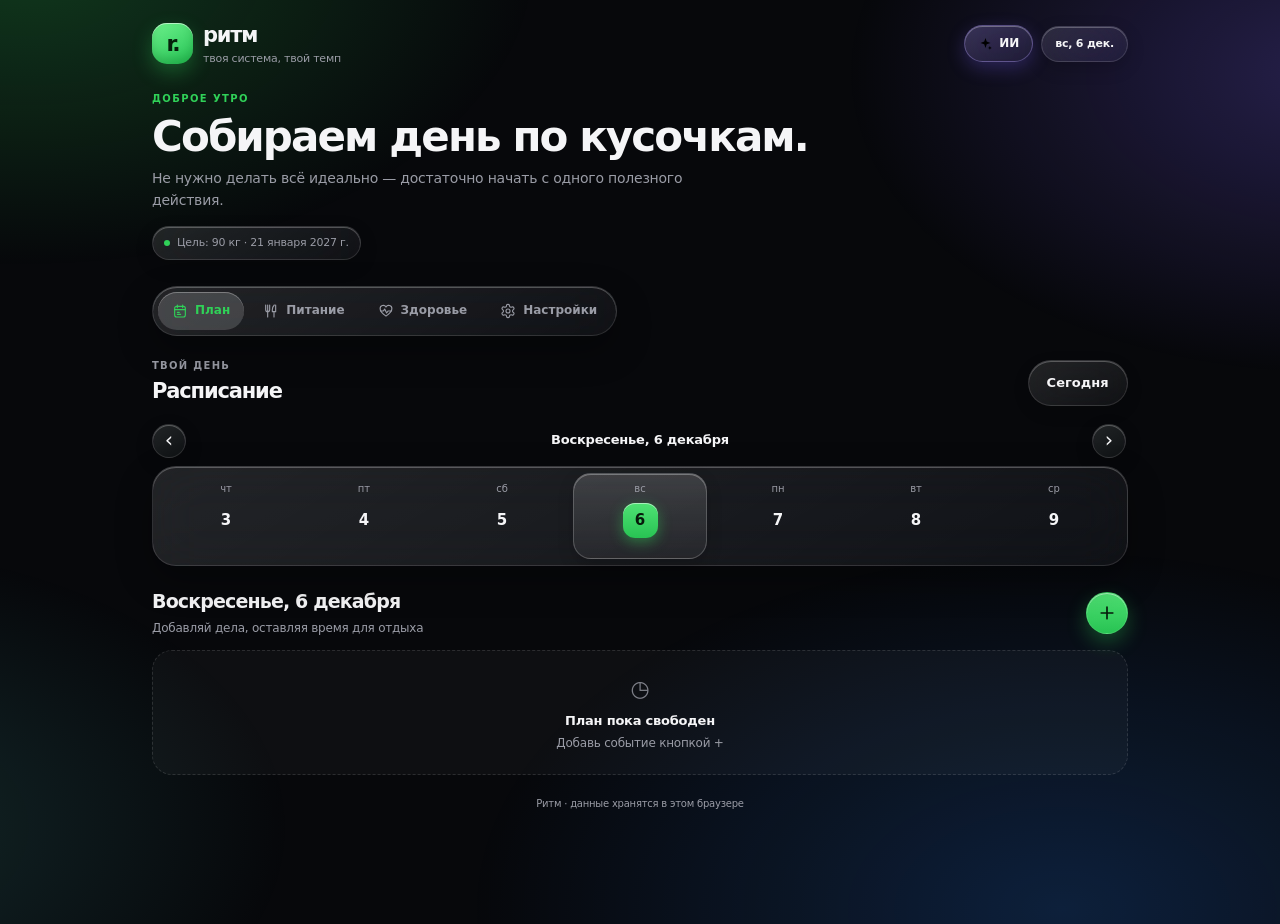
==== commit 84710504: "Update index.html" ====
--- a/index.html
+++ b/index.html
@@ -223,6 +223,21 @@
  .field-grid{gap:12px 10px}
 }
 @media(prefers-reduced-motion:reduce){body::before{animation:none}.page.active,.page.active .widget,.page.active>.surface{animation:none}}
+
+
+/* ИИ-тренер: новые элементы используют существующую Liquid Glass тему */
+.coach-chat-shell{border:1px solid var(--glass-border);border-radius:20px;overflow:hidden;background:var(--glass-bg);-webkit-backdrop-filter:blur(26px) saturate(180%);backdrop-filter:blur(26px) saturate(180%);box-shadow:inset 0 1px 0 var(--glass-hi),var(--glass-shadow)}
+.coach-chat-head{display:flex;align-items:center;gap:10px;padding:13px 14px;border-bottom:1px solid var(--line)}
+.coach-avatar{width:36px;height:36px;display:grid;place-items:center;flex:none;border-radius:13px;background:color-mix(in srgb,var(--purple) 16%,var(--surface));color:var(--purple);font-size:19px}
+.coach-head-copy{display:flex;flex-direction:column;gap:2px;min-width:0;flex:1}.coach-head-copy strong{font-size:13px}.coach-head-copy span{font-size:10px;color:var(--muted)}
+.coach-clear{padding:7px 10px!important;font-size:10px!important;min-height:32px!important}
+.coach-messages{display:flex;flex-direction:column;gap:11px;padding:14px;min-height:230px;max-height:54vh;overflow:auto;overscroll-behavior:contain;scroll-behavior:smooth}
+.coach-message{max-width:min(91%,650px);align-self:flex-start;display:flex;flex-direction:column;gap:4px;min-width:0}.coach-message.user{align-self:flex-end}.coach-bubble{border:1px solid var(--line);border-radius:16px;padding:11px 13px;background:color-mix(in srgb,var(--surface) 80%,transparent);font-size:12px;line-height:1.55;white-space:pre-wrap;overflow-wrap:anywhere}.coach-message.user .coach-bubble{background:color-mix(in srgb,var(--accent) 12%,var(--surface));border-color:color-mix(in srgb,var(--accent) 24%,var(--line))}.coach-meta{font-size:9px;color:var(--muted);padding:0 4px}.coach-message.user .coach-meta{text-align:right}.coach-message.pending .coach-bubble{color:var(--muted)}
+.coach-action-card{margin-top:7px;padding:11px;border:1px solid color-mix(in srgb,var(--purple) 36%,var(--line));border-radius:14px;background:color-mix(in srgb,var(--purple) 7%,var(--surface))}.coach-action-title{font-size:10px;font-weight:800;color:var(--purple);margin-bottom:5px}.coach-action-text{font-size:11px;line-height:1.5;overflow-wrap:anywhere}.coach-action-buttons{display:flex;gap:7px;flex-wrap:wrap;margin-top:9px}.coach-action-buttons .btn{font-size:10px;min-height:34px;padding:7px 12px}
+.coach-quick-prompts{display:flex;gap:6px;flex-wrap:wrap;padding:0 13px 12px}.coach-quick-prompts button{border:1px solid var(--line);border-radius:999px;padding:7px 10px;background:transparent;color:var(--muted);font-size:10px}
+.coach-composer{padding:12px;border-top:1px solid var(--line);background:color-mix(in srgb,var(--surface) 88%,transparent)}.coach-composer-row{display:flex;align-items:flex-end;gap:8px}.coach-composer-row textarea{min-height:46px!important;height:46px;max-height:140px;resize:vertical;border-radius:14px;padding:11px 12px;background:var(--field-bg,var(--surface))}.coach-send{width:45px;height:45px;min-width:45px;flex:none;padding:0;font-size:20px;border-radius:14px}.coach-composer-foot{display:flex;justify-content:space-between;gap:8px;margin-top:7px;color:var(--muted);font-size:9px}
+.coach-tools-row{display:flex;gap:7px;flex-wrap:wrap;margin-top:12px}.coach-tools-row .btn{font-size:10px;padding:8px 11px;min-height:36px}.coach-manager{margin-top:10px;padding:14px!important}.coach-manager-head{display:flex;align-items:center;justify-content:space-between;gap:8px;margin-bottom:12px}.coach-manager-head strong{font-size:13px}.coach-manager-fields{margin-top:10px}.coach-item-list{display:grid;gap:7px;margin-top:12px}.coach-item{display:flex;align-items:flex-start;gap:9px;padding:10px;border:1px solid var(--line);border-radius:13px;background:color-mix(in srgb,var(--surface) 75%,transparent)}.coach-item-main{flex:1;min-width:0}.coach-item-title{font-size:11px;font-weight:750;line-height:1.45;overflow-wrap:anywhere}.coach-item-meta{font-size:9px;color:var(--muted);margin-top:3px;line-height:1.4}.coach-item-actions{display:flex;gap:4px;flex:none}.coach-item-actions .icon-btn{width:29px;height:29px}.coach-empty{border:1px dashed var(--line);border-radius:13px;padding:16px 10px;text-align:center;color:var(--muted);font-size:11px}.coach-empty strong{display:block;color:var(--text);margin-bottom:4px}.coach-chat-shell .ai-status{margin:0;padding-top:8px}
+@media(max-width:759px){.coach-messages{min-height:250px;max-height:52vh;padding:11px}.coach-message{max-width:94%}.coach-chat-head{padding:11px}.coach-composer{padding:10px}.coach-composer-foot{font-size:8px}.coach-tools-row{gap:6px}.coach-tools-row .btn{flex:0 0 auto}.coach-manager{padding:12px!important}}
 
 </style>
 </head>
@@ -316,14 +331,40 @@
 </section>
 <section class="page" id="page-ai">
  <div class="ai-page">
-  <header class="ai-page-head"><button class="back-btn" id="aiBack" type="button" aria-label="Назад"><svg viewBox="0 0 24 24"><path d="m15 18-6-6 6-6M9 12h11"/></svg></button><div><div class="ai-kicker">РИТМ · AI</div><h1>ИИ-помощник</h1><p>Сначала черновик — ты решаешь, что сохранить.</p></div></header>
-  <div class="ai-modes" role="group" aria-label="Режим помощника"><button type="button" class="ai-mode active" data-ai-mode="schedule">◷ Расписание</button><button type="button" class="ai-mode" data-ai-mode="meal">♨ Питание</button><button type="button" class="ai-mode" data-ai-mode="coach">✦ Совет</button></div>
-  <label class="ai-label" for="aiPrompt">Что нужно сделать?</label>
-  <textarea class="ai-prompt" id="aiPrompt" rows="4" maxlength="4000" placeholder="Например: завтра хочу встать в 8:00, погулять, сходить в зал и лечь спать в 23:30."></textarea>
-  <div class="ai-note" id="aiPrivacyNote">Запрос и нужный контекст отправятся в твой настроенный AI Worker. Не добавляй лишние личные данные.</div>
-  <div class="ai-actions"><button class="btn" id="aiGenerate" type="button">✦ Подготовить</button><button class="btn secondary" id="aiClear" type="button">Очистить</button></div>
-  <div class="ai-status" id="aiStatus" role="status" aria-live="polite"></div>
-  <div class="ai-output hidden" id="aiOutput"></div>
+  <header class="ai-page-head"><button class="back-btn" id="aiBack" type="button" aria-label="Назад"><svg viewBox="0 0 24 24"><path d="m15 18-6-6 6-6M9 12h11"/></svg></button><div><div class="ai-kicker">РИТМ · AI</div><h1>ИИ-тренер</h1><p>Помощник помнит контекст, помогает планировать и вести задачи.</p></div></header>
+  <div class="ai-modes" role="group" aria-label="Режим помощника"><button type="button" class="ai-mode active" data-ai-mode="schedule">◷ Расписание</button><button type="button" class="ai-mode" data-ai-mode="meal">♨ Питание</button><button type="button" class="ai-mode" data-ai-mode="coach">✦ Тренер</button></div>
+  <div id="aiLegacyPanel">
+   <label class="ai-label" for="aiPrompt">Что нужно сделать?</label>
+   <textarea class="ai-prompt" id="aiPrompt" rows="4" maxlength="4000" placeholder="Например: завтра хочу встать в 8:00, погулять, сходить в зал и лечь спать в 23:30."></textarea>
+   <div class="ai-note" id="aiPrivacyNote">Запрос и нужный контекст отправятся в твой настроенный AI Worker. Не добавляй лишние личные данные.</div>
+   <div class="ai-actions"><button class="btn" id="aiGenerate" type="button">✦ Подготовить</button><button class="btn secondary" id="aiClear" type="button">Очистить</button></div>
+   <div class="ai-status" id="aiStatus" role="status" aria-live="polite"></div>
+   <div class="ai-output hidden" id="aiOutput"></div>
+  </div>
+  <div id="aiCoachPanel" class="hidden">
+   <div class="coach-chat-shell">
+    <div class="coach-chat-head"><div class="coach-avatar">✦</div><div class="coach-head-copy"><strong>Твой ИИ-тренер</strong><span id="coachSubtitle">История хранится в этом браузере</span></div><button type="button" class="btn secondary coach-clear" id="coachClearChat">Очистить чат</button></div>
+    <div class="coach-messages" id="coachMessages" aria-live="polite"></div>
+    <div class="coach-quick-prompts" id="coachQuickPrompts"><button type="button" data-coach-prompt="Помоги составить реалистичный план на завтра с учётом расписания и задач.">План на завтра</button><button type="button" data-coach-prompt="Подведи итоги моих текущих задач и предложи следующий шаг.">Следующий шаг</button><button type="button" data-coach-prompt="Что ты помнишь о моих целях и предпочтениях?">Что ты помнишь?</button></div>
+    <div class="coach-composer"><div class="coach-composer-row"><textarea id="coachMessageInput" rows="1" maxlength="4000" placeholder="Напиши тренеру… Например: поставь задачу — прогулка завтра"></textarea><button class="btn coach-send" id="coachSendMessage" type="button" aria-label="Отправить сообщение">↑</button></div><div class="coach-composer-foot"><span>Enter — отправить · Shift+Enter — новая строка</span><span id="coachMessageCount">0 сообщений</span></div><div class="ai-status" id="coachStatus" role="status" aria-live="polite"></div></div>
+   </div>
+   <div class="coach-tools-row"><button class="btn secondary" type="button" id="coachManageMemory">Память · <span id="coachMemoryCount">0</span></button><button class="btn secondary" type="button" id="coachManageTasks">Задачи · <span id="coachTaskCount">0</span></button><button class="btn secondary" type="button" id="coachManageProfile">Профиль</button><button class="btn secondary" type="button" id="coachExportData">Экспорт тренера</button><button class="btn secondary" type="button" id="coachImportDataBtn">Импорт из лаборатории</button><input id="coachImportDataInput" class="hidden" type="file" accept="application/json,.json"></div>
+   <section class="surface coach-manager hidden" id="coachManagerPanel">
+    <div class="coach-manager-head"><strong id="coachManagerTitle">Память тренера</strong><button type="button" class="icon-btn" id="coachCloseManager" aria-label="Закрыть">×</button></div>
+    <div id="coachMemoryManager" class="hidden">
+     <div class="field"><label for="coachMemoryText">Что запомнить</label><textarea id="coachMemoryText" rows="3" maxlength="1200" placeholder="Например: предпочитаю планировать дела накануне вечером."></textarea></div>
+     <div class="field-grid coach-manager-fields"><div class="field"><label for="coachMemoryCategory">Категория</label><select id="coachMemoryCategory"><option value="Цель">Цель</option><option value="Предпочтение">Предпочтение</option><option value="Распорядок">Распорядок</option><option value="Прогресс">Прогресс</option><option value="Другое">Другое</option></select></div><div class="field"><label for="coachMemoryImportance">Важность</label><select id="coachMemoryImportance"><option value="high">Высокая</option><option value="normal" selected>Обычная</option><option value="low">Низкая</option></select></div></div>
+     <div class="form-actions"><button class="btn" type="button" id="coachAddMemory">+ Сохранить в память</button></div><div class="coach-item-list" id="coachMemoryList"></div>
+    </div>
+    <div id="coachTaskManager" class="hidden">
+     <div class="field"><label for="coachTaskTitle">Название задачи</label><input id="coachTaskTitle" maxlength="180" placeholder="Например, прогулка"></div>
+     <div class="field-grid coach-manager-fields"><div class="field"><label for="coachTaskDue">Срок (необязательно)</label><input id="coachTaskDue" type="date"></div><div class="field"><label for="coachTaskPriority">Приоритет</label><select id="coachTaskPriority"><option value="normal">Обычный</option><option value="high">Высокий</option><option value="low">Низкий</option></select></div></div>
+     <div class="form-actions"><button class="btn" type="button" id="coachAddTask">+ Добавить задачу</button></div><div class="coach-item-list" id="coachTaskList"></div>
+    </div>
+    <div id="coachProfileManager" class="hidden"><div class="field"><label for="coachProfileNotes">Основные сведения о целях, привычках и предпочтениях</label><textarea id="coachProfileNotes" rows="4" maxlength="5000" placeholder="Что тренеру важно учитывать в будущих разговорах?"></textarea></div><div class="form-actions"><button class="btn" type="button" id="coachSaveProfile">Сохранить профиль</button></div></div>
+   </section>
+   <div class="ai-note">История, память и задачи сохраняются в данных «Ритма» в этом браузере. Они передаются AI Worker при запросе. Экспортируй резервную копию для переноса на другое устройство.</div>
+  </div>
  </div>
 </section>
 </main>
@@ -345,10 +386,10 @@
 const nowTime=()=>{const d=new Date();return `${String(d.getHours()).padStart(2,'0')}:${String(d.getMinutes()).padStart(2,'0')}`};
 const isoDate=d=>`${d.getFullYear()}-${String(d.getMonth()+1).padStart(2,'0')}-${String(d.getDate()).padStart(2,'0')}`;
 const parseDate=s=>{const [y,m,d]=(s||today()).split('-').map(Number);return new Date(y,m-1,d,12)};
-const defaultData=()=>({theme:'dark',targetWeight:90,targetDate:'2027-01-21',calorieGoal:null,waterGoal:2000,stepGoal:8000,sleepGoal:7.5,events:[],meals:[],weights:[],daily:{},habits:[{id:'water',title:'Пить воду в течение дня',desc:'Не забывать делать паузы на воду'},{id:'move',title:'Двигаться хотя бы немного',desc:'Прогулка, разминка или тренировка'},{id:'winddown',title:'Подготовиться ко сну',desc:'Уменьшить активность перед отдыхом'}]});
+const defaultData=()=>({theme:'dark',targetWeight:90,targetDate:'2027-01-21',calorieGoal:null,waterGoal:2000,stepGoal:8000,sleepGoal:7.5,events:[],meals:[],weights:[],daily:{},aiTrainer:{profileNotes:'',memories:[],tasks:[],messages:[]},habits:[{id:'water',title:'Пить воду в течение дня',desc:'Не забывать делать паузы на воду'},{id:'move',title:'Двигаться хотя бы немного',desc:'Прогулка, разминка или тренировка'},{id:'winddown',title:'Подготовиться ко сну',desc:'Уменьшить активность перед отдыхом'}]});
 let data=defaultData(),selectedDate=today(),aiDraft=null,aiMode='schedule',previousTab='routine';
 let aiConfig={workerUrl:localStorage.getItem('ritm-ai-worker-url')||'',accessToken:localStorage.getItem('ritm-ai-access-token')||''};
-try{const saved=JSON.parse(localStorage.getItem(STORE)||'null');if(saved&&typeof saved==='object')data={...defaultData(),...saved,daily:saved.daily||{},events:Array.isArray(saved.events)?saved.events:[],meals:Array.isArray(saved.meals)?saved.meals:[],weights:Array.isArray(saved.weights)?saved.weights:[],habits:Array.isArray(saved.habits)?saved.habits:defaultData().habits}}catch(e){console.warn('Storage unavailable',e)}
+try{const saved=JSON.parse(localStorage.getItem(STORE)||'null');if(saved&&typeof saved==='object'){const base=defaultData(),at=saved.aiTrainer&&typeof saved.aiTrainer==='object'?saved.aiTrainer:{};data={...base,...saved,daily:saved.daily||{},events:Array.isArray(saved.events)?saved.events:[],meals:Array.isArray(saved.meals)?saved.meals:[],weights:Array.isArray(saved.weights)?saved.weights:[],aiTrainer:{...base.aiTrainer,...at,memories:Array.isArray(at.memories)?at.memories:[],tasks:Array.isArray(at.tasks)?at.tasks:[],messages:Array.isArray(at.messages)?at.messages:[]},habits:Array.isArray(saved.habits)?saved.habits:base.habits}}}catch(e){console.warn('Storage unavailable',e)}
 const $=id=>document.getElementById(id),esc=s=>String(s??'').replace(/[&<>"']/g,c=>({'&':'&amp;','<':'&lt;','>':'&gt;','"':'&quot;',"'":'&#39;'}[c])),num=v=>Number.isFinite(Number(v))?Number(v):0,fmt=n=>new Intl.NumberFormat('ru-RU',{maximumFractionDigits:1}).format(num(n));
 const prettyDate=s=>{if(!s)return '';return parseDate(s).toLocaleDateString('ru-RU',{day:'numeric',month:'short'})};
 function save(){try{localStorage.setItem(STORE,JSON.stringify(data))}catch(e){toast('Не удалось сохранить. Экспортируй резервную копию.')}}
@@ -399,9 +440,32 @@
 $('saveAiConfig').addEventListener('click',()=>{const url=$('aiWorkerUrl').value.trim().replace(/\/$/,'');const token=$('aiAccessToken').value.trim();if(url&&!/^https:\/\//i.test(url)){toast('Укажи HTTPS-адрес Worker');return}aiConfig={workerUrl:url,accessToken:token};localStorage.setItem('ritm-ai-worker-url',url);localStorage.setItem('ritm-ai-access-token',token);$('aiConfigStatus').textContent=url&&token?'Подключение сохранено. Нажми «Проверить связь».':'Сохрани URL и пароль доступа к Worker.';toast('Настройки ИИ сохранены')});
 async function requestAi(path,body){if(!aiConfig.workerUrl||!aiConfig.accessToken)throw new Error('Сначала настрой URL и пароль Worker во вкладке «Настройки».');const url=aiConfig.workerUrl.replace(/\/$/,'')+path;const response=await fetch(url,{method:body?'POST':'GET',headers:{'Authorization':'Bearer '+aiConfig.accessToken,...(body?{'Content-Type':'application/json'}:{})},...(body?{body:JSON.stringify(body)}:{})});let payload;try{payload=await response.json()}catch(e){throw new Error('Worker вернул не JSON. Проверь адрес и настройки.')}if(!response.ok)throw new Error(payload.error||`Ошибка Worker (${response.status})`);return payload}
 $('testAiConfig').addEventListener('click',async()=>{const url=$('aiWorkerUrl').value.trim().replace(/\/$/,'');const token=$('aiAccessToken').value.trim();if(!url||!token){$('aiConfigStatus').textContent='Заполни URL Worker и пароль доступа.';return}aiConfig={workerUrl:url,accessToken:token};$('aiConfigStatus').textContent='Проверяю связь…';try{const x=await requestAi('/health');$('aiConfigStatus').textContent=x.ok?'Связь есть. AI Worker отвечает.':'Worker доступен, но вернул неожиданный ответ.'}catch(err){$('aiConfigStatus').textContent=err.message}});
-function openAiScreen(){previousTab=document.querySelector('.nav-tabs button.active')?.dataset.tab||document.querySelector('.mobile-nav button.active')?.dataset.tab||'routine';document.querySelectorAll('.page').forEach(p=>p.classList.toggle('active',p.id==='page-ai'));document.body.classList.add('page-ai-screen');$('aiPrompt').focus({preventScroll:true});window.scrollTo({top:0,behavior:'auto'})}
+function openAiScreen(){previousTab=document.querySelector('.nav-tabs button.active')?.dataset.tab||document.querySelector('.mobile-nav button.active')?.dataset.tab||'routine';document.querySelectorAll('.page').forEach(p=>p.classList.toggle('active',p.id==='page-ai'));document.body.classList.add('page-ai-screen');if(aiMode==='coach'){renderCoachMessages();$('coachMessageInput').focus({preventScroll:true})}else $('aiPrompt').focus({preventScroll:true});window.scrollTo({top:0,behavior:'auto'})}
 $('openAi').addEventListener('click',openAiScreen);$('aiBack').addEventListener('click',()=>{document.body.classList.remove('page-ai-screen');switchTab(previousTab)});
-function setAiMode(mode){aiMode=mode;document.querySelectorAll('[data-ai-mode]').forEach(b=>b.classList.toggle('active',b.dataset.aiMode===mode));const examples={schedule:'Например: завтра хочу встать в 8:00, учёба с 10:00 до 14:00, зал вечером и сон в 23:30.',meal:'Например: съел куриную грудку 200 г, рис 150 г и овощи с ложкой масла.',coach:'Например: я поздно ложусь, пропускаю завтрак и мало двигаюсь. Помоги выбрать 2 простых изменения.'};$('aiPrompt').placeholder=examples[mode];$('aiOutput').classList.add('hidden');$('aiStatus').textContent='';aiDraft=null}
+function trainerState(){if(!data.aiTrainer||typeof data.aiTrainer!=='object')data.aiTrainer={profileNotes:'',memories:[],tasks:[],messages:[]};const t=data.aiTrainer;if(!Array.isArray(t.memories))t.memories=[];if(!Array.isArray(t.tasks))t.tasks=[];if(!Array.isArray(t.messages))t.messages=[];if(typeof t.profileNotes!=='string')t.profileNotes='';return t}
+function coachId(){return globalThis.crypto?.randomUUID?.()||('rt-'+Date.now().toString(36)+'-'+Math.random().toString(36).slice(2))}
+function validTrainerDate(s){if(typeof s!=='string'||!/^20\d\d-\d\d-\d\d$/.test(s))return false;const d=new Date(s+'T00:00:00.000Z');return Number.isFinite(d.getTime())&&d.toISOString().slice(0,10)===s}
+function coachDate(s){if(!s)return 'без срока';const d=parseDate(s);return d.toLocaleDateString('ru-RU',{day:'numeric',month:'short',year:'numeric'})}
+function saveTrainer(){save();renderCoachCounts()}
+function renderCoachCounts(){const t=trainerState(),active=t.tasks.filter(x=>!x.done).length;$('coachMemoryCount').textContent=t.memories.length;$('coachTaskCount').textContent=active;$('coachMessageCount').textContent=`${t.messages.length} сообщ.`;$('coachSubtitle').textContent=`${t.messages.length} сообщений · история в этом браузере`}
+function coachActionDescription(action){const t=trainerState(),a=action?.arguments||{},task=t.tasks.find(x=>x.id===a.task_id),memory=t.memories.find(x=>x.id===a.memory_id);switch(action?.name){case'create_task':return `Добавить задачу «${a.title}»${a.due?' · срок: '+coachDate(a.due):' · без срока'} · приоритет: ${a.priority==='high'?'высокий':a.priority==='low'?'низкий':'обычный'}.`;case'complete_task':return task?`Отметить задачу «${task.title}» выполненной.`:'Задача больше не найдена.';case'reschedule_task':return task?`Перенести задачу «${task.title}» на ${coachDate(a.due)}.`:'Задача больше не найдена.';case'delete_task':return task?`Удалить задачу «${task.title}».`:'Задача больше не найдена.';case'save_memory':return `Сохранить в память: «${a.text}» · ${a.category||'Другое'}.`;case'delete_memory':return memory?`Удалить факт из памяти: «${memory.text}».`:'Факт больше не найден.';default:return 'Подготовлено действие для проверки.'}}
+function renderCoachMessages(){const el=$('coachMessages');if(!el)return;const t=trainerState();if(!t.messages.length){el.innerHTML='<div class="coach-message"><div class="coach-bubble">Привет! Я твой ИИ-тренер в «Ритме». Я учитываю твою память, историю переписки, задачи, расписание, питание и цели. Могу помочь спланировать день, разобрать трудности и предложить действия — важные изменения сохраняются только после твоего подтверждения.</div><div class="coach-meta">ИИ-тренер</div></div>'}else{el.innerHTML=t.messages.map(m=>{const role=m.role==='user'?'user':'assistant',pending=!!m.pending;let action='';if(m.action&&m.action.status==='pending'){action=`<div class="coach-action-card"><div class="coach-action-title">Предлагаемое действие</div><div class="coach-action-text">${esc(coachActionDescription(m.action))}</div><div class="coach-action-buttons"><button class="btn" type="button" data-coach-action-confirm="${esc(m.id)}">Подтвердить</button><button class="btn secondary" type="button" data-coach-action-cancel="${esc(m.id)}">Отмена</button></div><div class="coach-item-meta">Изменения сохранятся только после подтверждения.</div></div>`}return `<div class="coach-message ${role}${pending?' pending':''}"><div class="coach-bubble">${esc(m.text||'')}</div>${action}<div class="coach-meta">${role==='user'?'Ты':'ИИ-тренер'} · ${esc(m.time||'')}</div></div>`}).join('')}el.scrollTop=el.scrollHeight;renderCoachCounts()}
+function coachAddMessage(role,text,action=null,extra={}){const t=trainerState(),m={id:coachId(),role,text:String(text||''),time:nowTime(),...extra};if(action)m.action=action;t.messages.push(m);if(t.messages.length>160)t.messages=t.messages.slice(-160);saveTrainer();renderCoachMessages();return m}
+function renderCoachMemoryList(){const el=$('coachMemoryList');if(!el)return;const t=trainerState();if(!t.memories.length){el.innerHTML='<div class="coach-empty"><strong>Память пока пуста</strong>Добавь факт, который тренер должен учитывать.</div>';return}el.innerHTML=t.memories.map(m=>`<div class="coach-item"><div class="coach-item-main"><div class="coach-item-title">${esc(m.text)}</div><div class="coach-item-meta">${esc(m.category||'Другое')} · ${m.importance==='high'?'высокая важность':m.importance==='low'?'низкая важность':'обычная важность'}${m.created?' · '+esc(coachDate(m.created)):''}</div></div><div class="coach-item-actions"><button type="button" class="icon-btn" data-coach-edit-memory="${esc(m.id)}" aria-label="Изменить факт">✎</button><button type="button" class="icon-btn" data-coach-delete-memory="${esc(m.id)}" aria-label="Удалить факт">×</button></div></div>`).join('')}
+function renderCoachTaskList(){const el=$('coachTaskList');if(!el)return;const t=trainerState();if(!t.tasks.length){el.innerHTML='<div class="coach-empty"><strong>Пока задач нет</strong>Добавь дело или попроси об этом тренера в чате.</div>';return}const list=[...t.tasks].sort((a,b)=>Number(!!a.done)-Number(!!b.done)||(a.due||'9999').localeCompare(b.due||'9999'));el.innerHTML=list.map(x=>`<div class="coach-item"><input type="checkbox" style="margin-top:3px;accent-color:var(--accent)" data-coach-toggle-task="${esc(x.id)}" ${x.done?'checked':''} aria-label="Отметить выполненной"><div class="coach-item-main"><div class="coach-item-title" style="${x.done?'text-decoration:line-through;opacity:.6':''}">${esc(x.title)}</div><div class="coach-item-meta">${x.due?'Срок: '+esc(coachDate(x.due))+' · ':''}${x.priority==='high'?'Высокий':x.priority==='low'?'Низкий':'Обычный'} приоритет · ${x.done?'выполнено':'в работе'}</div></div><div class="coach-item-actions"><button type="button" class="icon-btn" data-coach-delete-task="${esc(x.id)}" aria-label="Удалить задачу">×</button></div></div>`).join('')}
+function showCoachManager(which){const panel=$('coachManagerPanel'),sections={memory:$('coachMemoryManager'),tasks:$('coachTaskManager'),profile:$('coachProfileManager')};if(which==='close'){panel.classList.add('hidden');Object.values(sections).forEach(x=>x.classList.add('hidden'));return}panel.classList.remove('hidden');Object.entries(sections).forEach(([name,el])=>el.classList.toggle('hidden',name!==which));$('coachManagerTitle').textContent=which==='memory'?'Память тренера':which==='tasks'?'Задачи тренера':'Профиль тренера';if(which==='memory')renderCoachMemoryList();if(which==='tasks')renderCoachTaskList();if(which==='profile')$('coachProfileNotes').value=trainerState().profileNotes||'';panel.scrollIntoView({behavior:matchMedia('(prefers-reduced-motion: reduce)').matches?'auto':'smooth',block:'nearest'})}
+function buildCoachContext(){const t=trainerState(),prior=t.messages.filter(m=>!m.pending).slice(0,-1).slice(-14),d=day(today()),todayEvents=data.events.filter(e=>eventDate(e)===today()).slice(0,18).map(e=>`${e.start||'?'}–${e.end||'?'} ${e.title}${e.category?' ['+e.category+']':''}`),selectedEvents=data.events.filter(e=>eventDate(e)===selectedDate).slice(0,18).map(e=>`${e.start||'?'}–${e.end||'?'} ${e.title}`),ms=mealsToday().slice(0,15).map(m=>`${m.time||''} ${m.name} (${fmt(m.kcal)} ккал)`),w=data.weights.slice().sort((a,b)=>(b.date||'').localeCompare(a.date||''))[0];const summary=[`Выбранная дата: ${selectedDate}.`, `Цели: вес ${data.targetWeight} кг к ${data.targetDate}; калории ${data.calorieGoal??'не указаны'} ккал; вода ${data.waterGoal} мл; шаги ${data.stepGoal}; сон ${data.sleepGoal} ч.`, `Сегодня: вода ${d.water||0} мл, шаги ${d.steps||0}, сон ${d.sleep==null?'не записан':d.sleep+' ч'}.`, `Последний вес: ${w?`${w.weight} кг (${w.date})`:'не записан'}.`, `События на сегодня: ${todayEvents.join('; ')||'нет записей'}.`, `События выбранной даты: ${selectedEvents.join('; ')||'нет записей'}.`, `Питание сегодня: ${ms.join('; ')||'записей нет'}.`].join('\n');return {client:'ritm-ai-lab-agent',product:'Ритм — личный ИИ-тренер',currentDate:today(),currentTime:nowTime(),timezone:Intl.DateTimeFormat().resolvedOptions().timeZone||'Europe/Riga',profile:[t.profileNotes, 'КОНТЕКСТ ИЗ ТЕКУЩЕГО ПРИЛОЖЕНИЯ (используй для рекомендаций, не утверждай, что менял эти данные):\n'+summary].filter(Boolean).join('\n\n').slice(0,5000),memories:t.memories.slice(0,60).map(m=>({id:m.id,text:m.text,category:m.category,importance:m.importance})),tasks:t.tasks.slice(0,100).map(x=>({id:x.id,title:x.title,due:x.due||'',priority:x.priority||'normal',done:!!x.done})),recentHistory:prior.map(m=>({role:m.role==='assistant'?'assistant':'user',content:m.text}))}}
+function normalizeCoachAction(action){if(!action||typeof action!=='object'||typeof action.name!=='string'||!action.arguments||typeof action.arguments!=='object')return null;const t=trainerState(),a=action.arguments;switch(action.name){case'create_task':{const title=String(a.title||'').trim(),due=String(a.due||'').trim(),priority=['high','normal','low'].includes(a.priority)?a.priority:'normal';return title&&title.length<=180&&(!due||validTrainerDate(due))?{name:'create_task',arguments:{title,due,priority},status:'pending'}:null}case'complete_task':{const x=t.tasks.find(x=>x.id===a.task_id&&!x.done);return x?{name:'complete_task',arguments:{task_id:x.id},status:'pending'}:null}case'reschedule_task':{const x=t.tasks.find(x=>x.id===a.task_id&&!x.done),due=String(a.due||'');return x&&validTrainerDate(due)?{name:'reschedule_task',arguments:{task_id:x.id,due},status:'pending'}:null}case'delete_task':{const x=t.tasks.find(x=>x.id===a.task_id);return x?{name:'delete_task',arguments:{task_id:x.id},status:'pending'}:null}case'save_memory':{const text=String(a.text||'').trim(),category=['Цель','Предпочтение','Распорядок','Прогресс','Другое'].includes(a.category)?a.category:'Другое',importance=['high','normal','low'].includes(a.importance)?a.importance:'normal';return text&&text.length<=1200?{name:'save_memory',arguments:{text,category,importance},status:'pending'}:null}case'delete_memory':{const m=t.memories.find(m=>m.id===a.memory_id);return m?{name:'delete_memory',arguments:{memory_id:m.id},status:'pending'}:null}default:return null}}
+function executeCoachAction(action){const t=trainerState(),a=action.arguments||{};switch(action.name){case'create_task':{if(!String(a.title||'').trim()||(a.due&&!validTrainerDate(a.due)))throw new Error('Название или срок задачи некорректны.');t.tasks.unshift({id:coachId(),title:String(a.title).trim().slice(0,180),due:a.due||'',priority:['high','normal','low'].includes(a.priority)?a.priority:'normal',done:false,created:new Date().toISOString()});saveTrainer();renderCoachTaskList();return `Готово — задача «${a.title}» добавлена${a.due?' со сроком '+coachDate(a.due):' без срока'}.`}case'complete_task':{const x=t.tasks.find(x=>x.id===a.task_id&&!x.done);if(!x)throw new Error('Задача не найдена или уже выполнена.');x.done=true;x.completed=today();saveTrainer();renderCoachTaskList();return `Готово — задача «${x.title}» отмечена выполненной.`}case'reschedule_task':{const x=t.tasks.find(x=>x.id===a.task_id&&!x.done);if(!x||!validTrainerDate(a.due))throw new Error('Задача не найдена или дата некорректна.');x.due=a.due;saveTrainer();renderCoachTaskList();return `Готово — задача «${x.title}» перенесена на ${coachDate(a.due)}.`}case'delete_task':{const x=t.tasks.find(x=>x.id===a.task_id);if(!x)throw new Error('Задача больше не найдена.');t.tasks=t.tasks.filter(y=>y.id!==x.id);saveTrainer();renderCoachTaskList();return `Задача «${x.title}» удалена.`}case'save_memory':{const text=String(a.text||'').trim();if(!text)throw new Error('Факт пустой.');t.memories.unshift({id:coachId(),text:text.slice(0,1200),category:['Цель','Предпочтение','Распорядок','Прогресс','Другое'].includes(a.category)?a.category:'Другое',importance:['high','normal','low'].includes(a.importance)?a.importance:'normal',created:today()});if(t.memories.length>100)t.memories=t.memories.slice(0,100);saveTrainer();renderCoachMemoryList();return `Запомнил: «${text}». Факт сохранён в памяти «Ритма».`}case'delete_memory':{const m=t.memories.find(m=>m.id===a.memory_id);if(!m)throw new Error('Факт больше не найден.');t.memories=t.memories.filter(x=>x.id!==m.id);saveTrainer();renderCoachMemoryList();return `Факт «${m.text}» удалён из памяти.`}default:throw new Error('Такое действие не поддерживается.')}}
+function decideCoachAction(messageId,accept){const t=trainerState(),m=t.messages.find(x=>x.id===messageId);if(!m||!m.action||m.action.status!=='pending')return;if(!accept){m.text='Действие отменено. Ничего не изменено.';m.action=null;saveTrainer();renderCoachMessages();$('coachStatus').textContent='Действие отменено.';return}try{m.text=executeCoachAction(m.action);m.action=null;saveTrainer();renderCoachMessages();$('coachStatus').textContent='Действие выполнено и сохранено.'}catch(err){m.text='Действие не выполнено: '+err.message;m.action=null;saveTrainer();renderCoachMessages();$('coachStatus').textContent=err.message}}
+async function sendCoachMessage(){if(window.coachSending)return;const input=$('coachMessageInput'),text=input.value.trim();if(!text)return;input.value='';input.style.height='46px';coachAddMessage('user',text);$('coachStatus').textContent='';if(!aiConfig.workerUrl||!aiConfig.accessToken){$('coachStatus').textContent='Сначала настрой URL и пароль Worker в настройках «Ритма».';return}window.coachSending=true;$('coachSendMessage').disabled=true;const pending={id:coachId(),role:'assistant',text:'Думаю над ответом…',time:nowTime(),pending:true};trainerState().messages.push(pending);saveTrainer();renderCoachMessages();try{const context=buildCoachContext();$('coachStatus').textContent=`Передаю тренеру ${context.memories.length} фактов памяти, ${context.tasks.filter(x=>!x.done).length} активных задач и ${context.recentHistory.length} предыдущих реплик…`;const result=await requestAi('',{mode:'coach',prompt:text,context});trainerState().messages=trainerState().messages.filter(m=>m.id!==pending.id);const proposed=result?.action?normalizeCoachAction(result.action):null;if(result?.action&&!proposed){coachAddMessage('assistant',(result.reply||'ИИ подготовил действие.')+'\n\nДействие не поставлено в очередь: задача или факт не найдены либо параметры некорректны. Уточни запрос.');$('coachStatus').textContent='Предложено некорректное или устаревшее действие.'}else{coachAddMessage('assistant',String(result?.reply||'Ответ получен.'),proposed);$('coachStatus').textContent=proposed?'Проверь предлагаемое действие и подтверди или отмени его.':`Ответ получен. В запрос включено ${context.memories.length} фактов памяти и ${context.tasks.filter(x=>!x.done).length} активных задач.`}}catch(err){trainerState().messages=trainerState().messages.filter(m=>m.id!==pending.id);coachAddMessage('assistant','Не удалось получить ответ: '+(err.message||'ошибка Worker')+'\n\nСообщение сохранено в истории. Проверь подключение в настройках.');$('coachStatus').textContent=err.message||'Ошибка Worker'}finally{window.coachSending=false;$('coachSendMessage').disabled=false;renderCoachMessages()}}
+function addCoachMemoryFromForm(){const text=$('coachMemoryText').value.trim();if(!text){toast('Напиши, что нужно запомнить');return}const t=trainerState();t.memories.unshift({id:coachId(),text:text.slice(0,1200),category:$('coachMemoryCategory').value,importance:$('coachMemoryImportance').value,created:today()});if(t.memories.length>100)t.memories=t.memories.slice(0,100);$('coachMemoryText').value='';saveTrainer();renderCoachMemoryList();toast('Факт сохранён в памяти')}
+function addCoachTaskFromForm(){const title=$('coachTaskTitle').value.trim();if(!title){toast('Укажи название задачи');return}const due=$('coachTaskDue').value;if(due&&!validTrainerDate(due)){toast('Проверь срок задачи');return}trainerState().tasks.unshift({id:coachId(),title:title.slice(0,180),due,priority:$('coachTaskPriority').value,done:false,created:new Date().toISOString()});$('coachTaskTitle').value='';$('coachTaskDue').value='';saveTrainer();renderCoachTaskList();toast('Задача добавлена')}
+function exportCoachBackup(){const t=trainerState(),payload={exportedAt:new Date().toISOString(),state:{version:1,profileNotes:t.profileNotes,memories:t.memories,tasks:t.tasks,messages:t.messages}};const blob=new Blob([JSON.stringify(payload,null,2)],{type:'application/json'}),url=URL.createObjectURL(blob),a=document.createElement('a');a.href=url;a.download=`ritm-ai-trainer-${today()}.json`;document.body.appendChild(a);a.click();a.remove();URL.revokeObjectURL(url);toast('Резервная копия тренера подготовлена')}
+async function importCoachBackupFile(file){const obj=JSON.parse(await file.text()),incoming=obj?.state||obj;if(!incoming||!Array.isArray(incoming.memories)||!Array.isArray(incoming.tasks)||!Array.isArray(incoming.messages))throw new Error('Файл не похож на резервную копию ИИ-тренера.');const normalized={profileNotes:String(incoming.profileNotes||'').slice(0,5000),memories:incoming.memories.filter(m=>m&&String(m.text||'').trim()).slice(0,100).map(m=>({id:String(m.id||coachId()),text:String(m.text).slice(0,1200),category:['Цель','Предпочтение','Распорядок','Прогресс','Другое'].includes(m.category)?m.category:'Другое',importance:['high','normal','low'].includes(m.importance)?m.importance:'normal',created:validTrainerDate(m.created)?m.created:today()})),tasks:incoming.tasks.filter(x=>x&&String(x.title||'').trim()).slice(0,100).map(x=>({id:String(x.id||coachId()),title:String(x.title).slice(0,180),due:validTrainerDate(x.due)?x.due:'',priority:['high','normal','low'].includes(x.priority)?x.priority:'normal',done:x.done===true,created:x.created||new Date().toISOString()})),messages:incoming.messages.filter(m=>m&&['user','assistant'].includes(m.role)&&typeof m.text==='string').slice(-160).map(m=>({id:String(m.id||coachId()),role:m.role,text:m.text.slice(0,4000),time:String(m.time||''),...(m.action&&m.action.status==='pending'&&normalizeCoachAction(m.action)?{action:normalizeCoachAction(m.action)}:{})}))};if((trainerState().messages.length||trainerState().memories.length||trainerState().tasks.length)&&!confirm('Заменить текущие историю, память и задачи тренера данными из файла? Остальные данные «Ритма» останутся без изменений.'))return;data.aiTrainer=normalized;save();renderCoachMessages();renderCoachMemoryList();renderCoachTaskList();$('coachProfileNotes').value=normalized.profileNotes;toast('Данные тренера импортированы')}
+$('coachSendMessage').addEventListener('click',sendCoachMessage);$('coachMessageInput').addEventListener('keydown',e=>{if(e.key==='Enter'&&!e.shiftKey){e.preventDefault();sendCoachMessage()}});$('coachMessageInput').addEventListener('input',e=>{e.target.style.height='46px';e.target.style.height=Math.min(e.target.scrollHeight,140)+'px'});$('coachQuickPrompts').addEventListener('click',e=>{const b=e.target.closest('[data-coach-prompt]');if(!b)return;$('coachMessageInput').value=b.dataset.coachPrompt;$('coachMessageInput').focus()});$('coachMessages').addEventListener('click',e=>{const yes=e.target.closest('[data-coach-action-confirm]');if(yes){decideCoachAction(yes.dataset.coachActionConfirm,true);return}const no=e.target.closest('[data-coach-action-cancel]');if(no)decideCoachAction(no.dataset.coachActionCancel,false)});
+$('coachManageMemory').addEventListener('click',()=>showCoachManager('memory'));$('coachManageTasks').addEventListener('click',()=>showCoachManager('tasks'));$('coachManageProfile').addEventListener('click',()=>showCoachManager('profile'));$('coachCloseManager').addEventListener('click',()=>showCoachManager('close'));$('coachAddMemory').addEventListener('click',addCoachMemoryFromForm);$('coachAddTask').addEventListener('click',addCoachTaskFromForm);$('coachSaveProfile').addEventListener('click',()=>{trainerState().profileNotes=$('coachProfileNotes').value.trim().slice(0,5000);saveTrainer();toast('Профиль тренера сохранён')});$('coachMemoryList').addEventListener('click',e=>{const edit=e.target.closest('[data-coach-edit-memory]'),del=e.target.closest('[data-coach-delete-memory]'),t=trainerState();if(edit){const m=t.memories.find(x=>x.id===edit.dataset.coachEditMemory);if(!m)return;const v=prompt('Измени текст факта:',m.text);if(v===null)return;if(!v.trim()){toast('Пустой факт не сохранён');return}m.text=v.trim().slice(0,1200);saveTrainer();renderCoachMemoryList()}if(del){const m=t.memories.find(x=>x.id===del.dataset.coachDeleteMemory);if(!m)return;if(!confirm(`Удалить факт «${m.text}» из памяти?`))return;t.memories=t.memories.filter(x=>x.id!==m.id);saveTrainer();renderCoachMemoryList();toast('Факт удалён')}});$('coachTaskList').addEventListener('change',e=>{const id=e.target.dataset.coachToggleTask;if(!id)return;const x=trainerState().tasks.find(x=>x.id===id);if(!x)return;x.done=e.target.checked;if(x.done)x.completed=today();saveTrainer();renderCoachTaskList()});$('coachTaskList').addEventListener('click',e=>{const b=e.target.closest('[data-coach-delete-task]');if(!b)return;const t=trainerState(),x=t.tasks.find(x=>x.id===b.dataset.coachDeleteTask);if(!x||!confirm(`Удалить задачу «${x.title}»?`))return;t.tasks=t.tasks.filter(y=>y.id!==x.id);saveTrainer();renderCoachTaskList();toast('Задача удалена')});$('coachExportData').addEventListener('click',exportCoachBackup);$('coachImportDataBtn').addEventListener('click',()=>$('coachImportDataInput').click());$('coachImportDataInput').addEventListener('change',async e=>{const f=e.target.files?.[0];if(!f)return;try{await importCoachBackupFile(f)}catch(err){toast(err.message||'Не удалось импортировать данные тренера')}finally{e.target.value=''}});$('coachClearChat').addEventListener('click',()=>{if(!confirm('Очистить историю чата? Память и задачи останутся.'))return;trainerState().messages=[];saveTrainer();renderCoachMessages();$('coachStatus').textContent='История переписки очищена.'});
+function setAiMode(mode){aiMode=mode;document.querySelectorAll('[data-ai-mode]').forEach(b=>b.classList.toggle('active',b.dataset.aiMode===mode));const examples={schedule:'Например: завтра хочу встать в 8:00, учёба с 10:00 до 14:00, зал вечером и сон в 23:30.',meal:'Например: съел куриную грудку 200 г, рис 150 г и овощи с ложкой масла.',coach:'Напиши тренеру — он учитывает сохранённую память, историю и задачи.'};$('aiPrompt').placeholder=examples[mode];$('aiLegacyPanel').classList.toggle('hidden',mode==='coach');$('aiCoachPanel').classList.toggle('hidden',mode!=='coach');if(mode!=='coach'){$('aiOutput').classList.add('hidden');$('aiStatus').textContent='';aiDraft=null}else{renderCoachMessages();renderCoachMemoryList();renderCoachTaskList();if(document.body.classList.contains('page-ai-screen'))$('coachMessageInput').focus({preventScroll:true})}}
 document.querySelectorAll('[data-ai-mode]').forEach(b=>b.addEventListener('click',()=>setAiMode(b.dataset.aiMode)));$('aiClear').addEventListener('click',()=>{$('aiPrompt').value='';$('aiOutput').innerHTML='';$('aiOutput').classList.add('hidden');$('aiStatus').textContent='';aiDraft=null});
 function validClock(value){return /^(?:[01]\d|2[0-3]):[0-5]\d$/.test(value||'')}
 function validateScheduleDraft(){const events=Array.isArray(aiDraft?.events)?aiDraft.events:[],errors=[],overlaps=[];events.forEach((x,i)=>{const label='«'+(String(x.title||'').trim()||`Событие ${i+1}`)+'»';if(!String(x.title||'').trim())errors.push(`У события ${i+1} нет названия.`);if(!/^\d{4}-\d{2}-\d{2}$/.test(x.date||''))errors.push(label+': проверь дату.');if(!validClock(x.start)||!validClock(x.end)||mins(x.end)<=mins(x.start)){errors.push(label+': проверь время, окончание должно быть позже начала.');return}data.events.forEach(old=>{if(eventDate(old)!==x.date||!validClock(old.start)||!validClock(old.end))return;if(mins(x.start)<mins(old.end)&&mins(x.end)>mins(old.start))overlaps.push(`${label} (${x.start}–${x.end}) пересекается с «${old.title}» (${old.start}–${old.end}) · ${x.date}`)});events.slice(0,i).forEach(old=>{if(old.date!==x.date||!validClock(old.start)||!validClock(old.end)||mins(old.end)<=mins(old.start))return;if(mins(x.start)<mins(old.end)&&mins(x.end)>mins(old.start))overlaps.push(`${label} пересекается с другим событием черновика «${old.title}» · ${x.date}`)})});return {errors,overlaps}}
@@ -409,8 +473,8 @@
 $('aiOutput').addEventListener('change',e=>{const field=e.target.dataset.aiField;if(!field||!aiDraft||aiDraft.mode!=='schedule')return;const i=Number(e.target.dataset.aiIndex);if(!Number.isInteger(i)||!aiDraft.events?.[i]||!['title','date','start','end'].includes(field))return;aiDraft.events[i][field]=e.target.value;renderAiDraft()});
 $('aiOutput').addEventListener('click',e=>{if(!e.target.closest('[data-ai-apply]')||!aiDraft)return;if(aiDraft.mode==='schedule'){const r=validateScheduleDraft();if(r.errors.length){renderAiDraft();toast('Исправь ошибки в черновике');return}if(r.overlaps.length&&!confirm('Есть пересечения в расписании:\n\n'+r.overlaps.slice(0,5).join('\n')+'\n\nДобавить события всё равно?'))return;for(const x of aiDraft.events){data.events.push({id:crypto.randomUUID?.()||String(Date.now())+Math.random(),date:x.date,title:String(x.title).slice(0,90),start:x.start,end:x.end,category:['Личное','Работа / учёба','Питание','Тренировка','Отдых','Сон'].includes(x.category)?x.category:'Личное',location:String(x.location||'').slice(0,90)})}selectedDate=aiDraft.events[0]?.date||selectedDate;renderRoutine();toast('План добавлен')}else if(aiDraft.mode==='meal'){for(const x of aiDraft.meals){data.meals.push({id:crypto.randomUUID?.()||String(Date.now())+Math.random(),date:x.date||today(),name:String(x.name).slice(0,100),type:['Завтрак','Обед','Ужин','Перекус'].includes(x.type)?x.type:'Перекус',time:x.time||nowTime(),kcal:Math.max(0,num(x.kcal)),protein:Math.max(0,num(x.protein)),fat:Math.max(0,num(x.fat)),carbs:Math.max(0,num(x.carbs))})}renderFood();toast('Записи питания добавлены — значения можно поправить')}save();$('aiStatus').textContent='Готово. Данные добавлены в приложение.';const btn=$('aiOutput').querySelector('[data-ai-apply]');if(btn)btn.remove()});
 $('aiGenerate').addEventListener('click',async()=>{const prompt=$('aiPrompt').value.trim();if(!prompt){$('aiStatus').textContent='Опиши задачу обычными словами.';return}const btn=$('aiGenerate');btn.disabled=true;btn.textContent='Готовлю…';$('aiStatus').textContent='Отправляю запрос в AI Worker…';$('aiOutput').classList.add('hidden');try{const context={selectedDate,timezone:Intl.DateTimeFormat().resolvedOptions().timeZone||'Europe/Riga',currentEvents:data.events.filter(e=>eventDate(e)===selectedDate).map(e=>({date:eventDate(e),title:e.title,start:e.start,end:e.end,category:e.category,location:e.location||''})),goals:{targetWeight:data.targetWeight,targetDate:data.targetDate,calorieGoal:data.calorieGoal,waterGoal:data.waterGoal,stepGoal:data.stepGoal,sleepGoal:data.sleepGoal},todayMeals:mealsToday().map(m=>({name:m.name,time:m.time,kcal:m.kcal,protein:m.protein,fat:m.fat,carbs:m.carbs}))};const result=await requestAi('',{mode:aiMode,prompt,context});aiDraft={mode:aiMode,...result};renderAiDraft();$('aiStatus').textContent='Черновик готов. Проверь данные и подтверди добавление.'}catch(err){$('aiStatus').textContent=err.message||'Не удалось получить ответ от AI Worker.'}finally{btn.disabled=false;btn.textContent='✦ Подготовить'}});
-$('exportData').addEventListener('click',()=>{const blob=new Blob([JSON.stringify(data,null,2)],{type:'application/json'}),url=URL.createObjectURL(blob),a=document.createElement('a');a.href=url;a.download=`ritm-backup-${today()}.json`;document.body.appendChild(a);a.click();a.remove();URL.revokeObjectURL(url);toast('Резервная копия подготовлена')});$('importDataBtn').addEventListener('click',()=>$('importDataInput').click());$('importDataInput').addEventListener('change',async e=>{const file=e.target.files?.[0];if(!file)return;try{const obj=JSON.parse(await file.text());if(!obj||typeof obj!=='object'||!Array.isArray(obj.events)||!Array.isArray(obj.meals)||!Array.isArray(obj.weights))throw new Error('Файл не похож на резервную копию Ритма');data={...defaultData(),...obj,daily:obj.daily||{},habits:Array.isArray(obj.habits)?obj.habits:defaultData().habits};save();init();toast('Данные импортированы')}catch(err){toast(err.message||'Не получилось прочитать файл')}e.target.value=''});$('resetData').addEventListener('click',()=>{if(!confirm('Удалить все записи и настройки? Это нельзя отменить. Сначала экспортируй резервную копию, если она нужна.'))return;data=defaultData();save();init();toast('Данные сброшены')});
-function init(){applyTheme();setTodayLabels();fillSettings();$('weightDate').value=today();fillActivity();renderRoutine();renderFood();renderHealth();}init();setInterval(()=>{renderRoutine();setTodayLabels()},15000);
+$('exportData').addEventListener('click',()=>{const blob=new Blob([JSON.stringify(data,null,2)],{type:'application/json'}),url=URL.createObjectURL(blob),a=document.createElement('a');a.href=url;a.download=`ritm-backup-${today()}.json`;document.body.appendChild(a);a.click();a.remove();URL.revokeObjectURL(url);toast('Резервная копия подготовлена')});$('importDataBtn').addEventListener('click',()=>$('importDataInput').click());$('importDataInput').addEventListener('change',async e=>{const file=e.target.files?.[0];if(!file)return;try{const obj=JSON.parse(await file.text());if(!obj||typeof obj!=='object'||!Array.isArray(obj.events)||!Array.isArray(obj.meals)||!Array.isArray(obj.weights))throw new Error('Файл не похож на резервную копию Ритма');const previousTrainer=data.aiTrainer||defaultData().aiTrainer;data={...defaultData(),...obj,daily:obj.daily||{},aiTrainer:obj.aiTrainer&&typeof obj.aiTrainer==='object'?obj.aiTrainer:previousTrainer,habits:Array.isArray(obj.habits)?obj.habits:defaultData().habits};save();init();toast('Данные импортированы')}catch(err){toast(err.message||'Не получилось прочитать файл')}e.target.value=''});$('resetData').addEventListener('click',()=>{if(!confirm('Удалить все данные приложения, включая историю ИИ-тренера, память и задачи? Это нельзя отменить. Сначала экспортируй резервную копию. Настройки подключения ИИ сохранятся.'))return;data=defaultData();save();init();toast('Данные сброшены')});
+function init(){applyTheme();setTodayLabels();fillSettings();$('weightDate').value=today();fillActivity();renderRoutine();renderFood();renderHealth();renderCoachCounts();renderCoachMessages();renderCoachMemoryList();renderCoachTaskList();}init();setInterval(()=>{renderRoutine();setTodayLabels()},15000);
 })();
 </script>
 <script>
